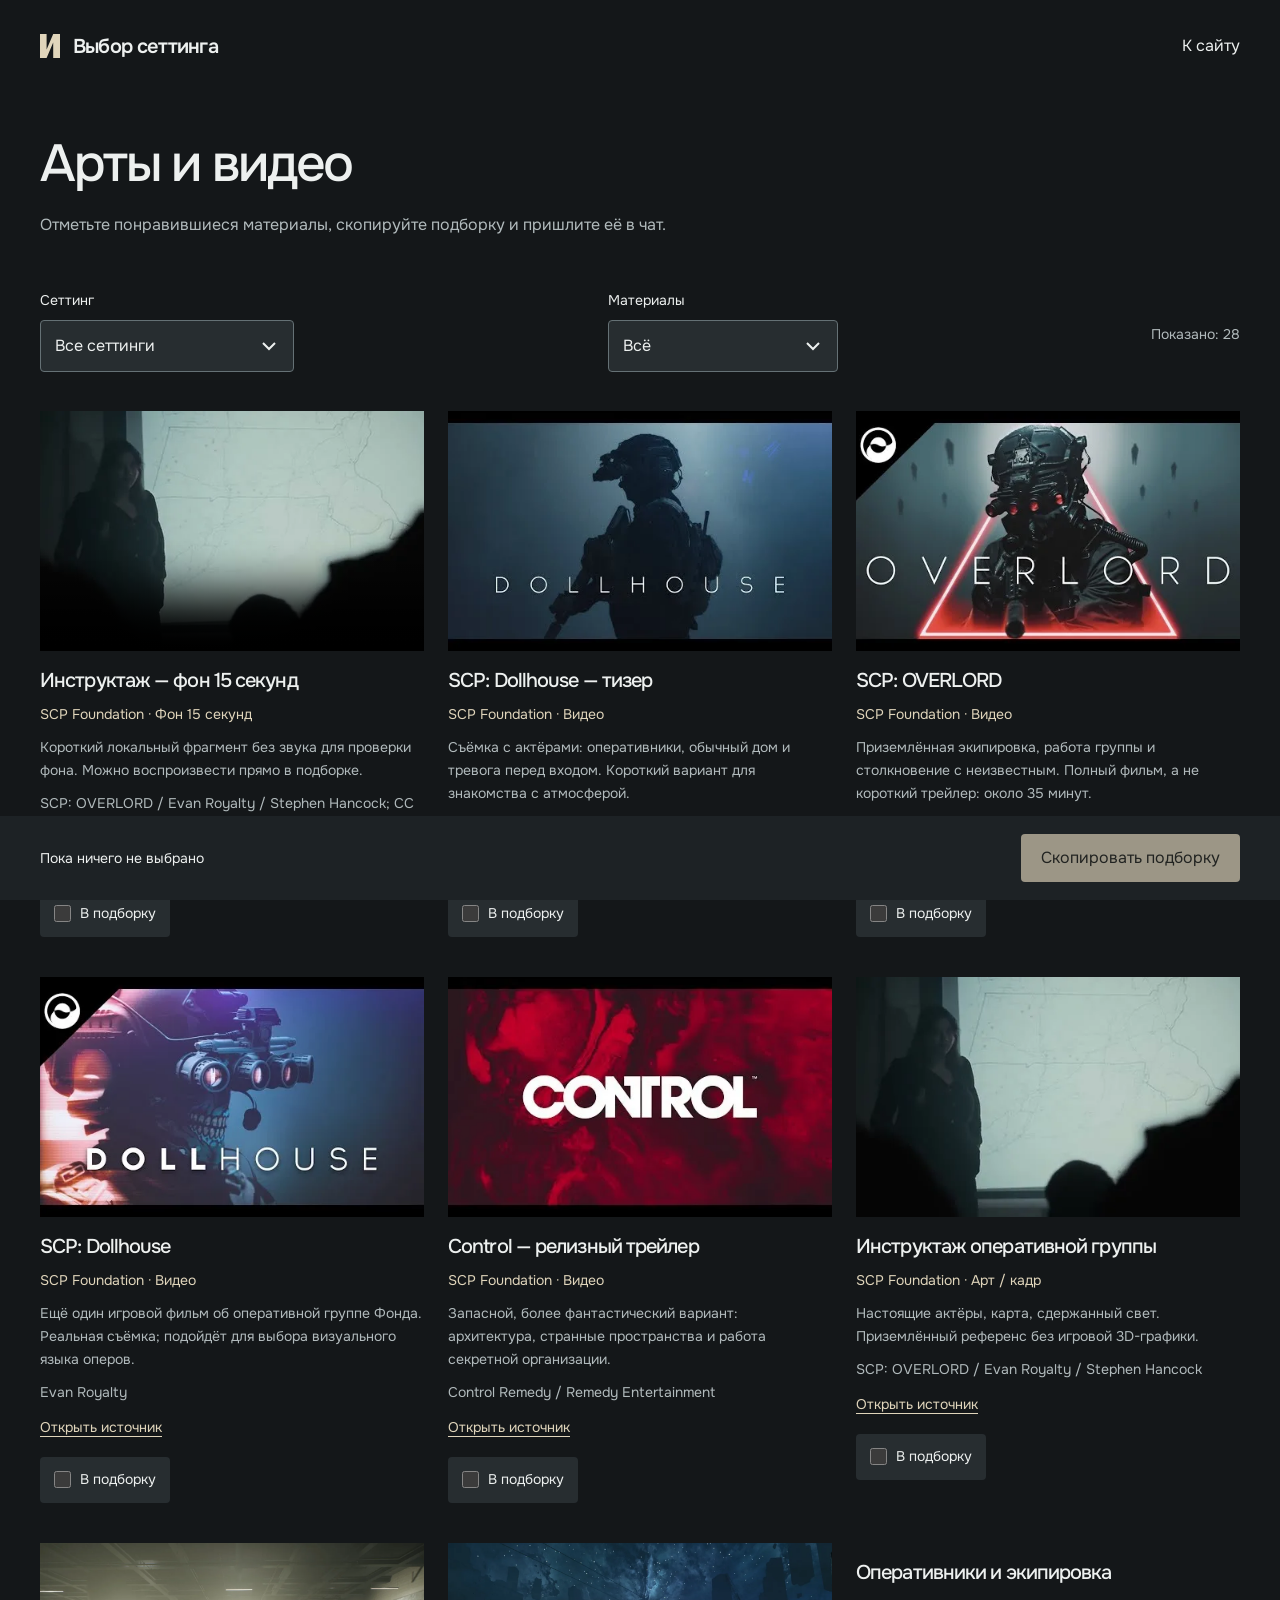
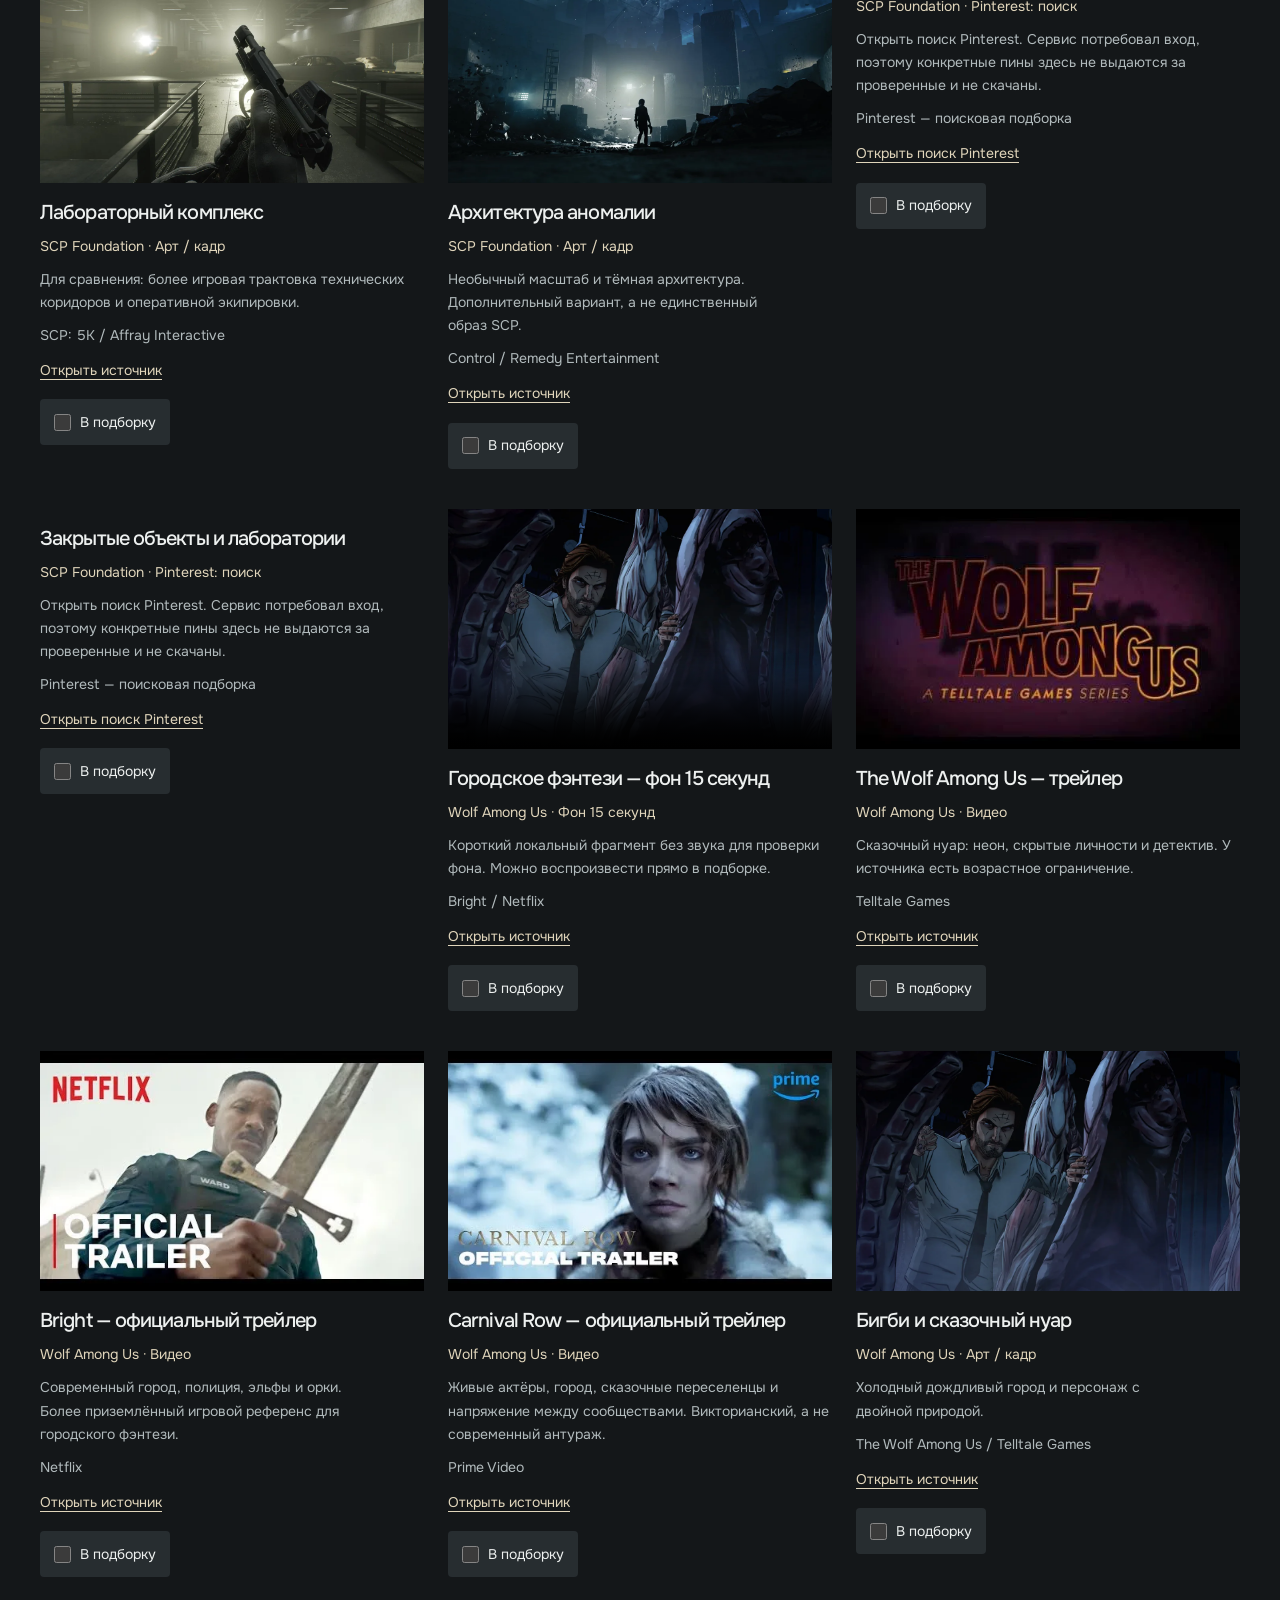
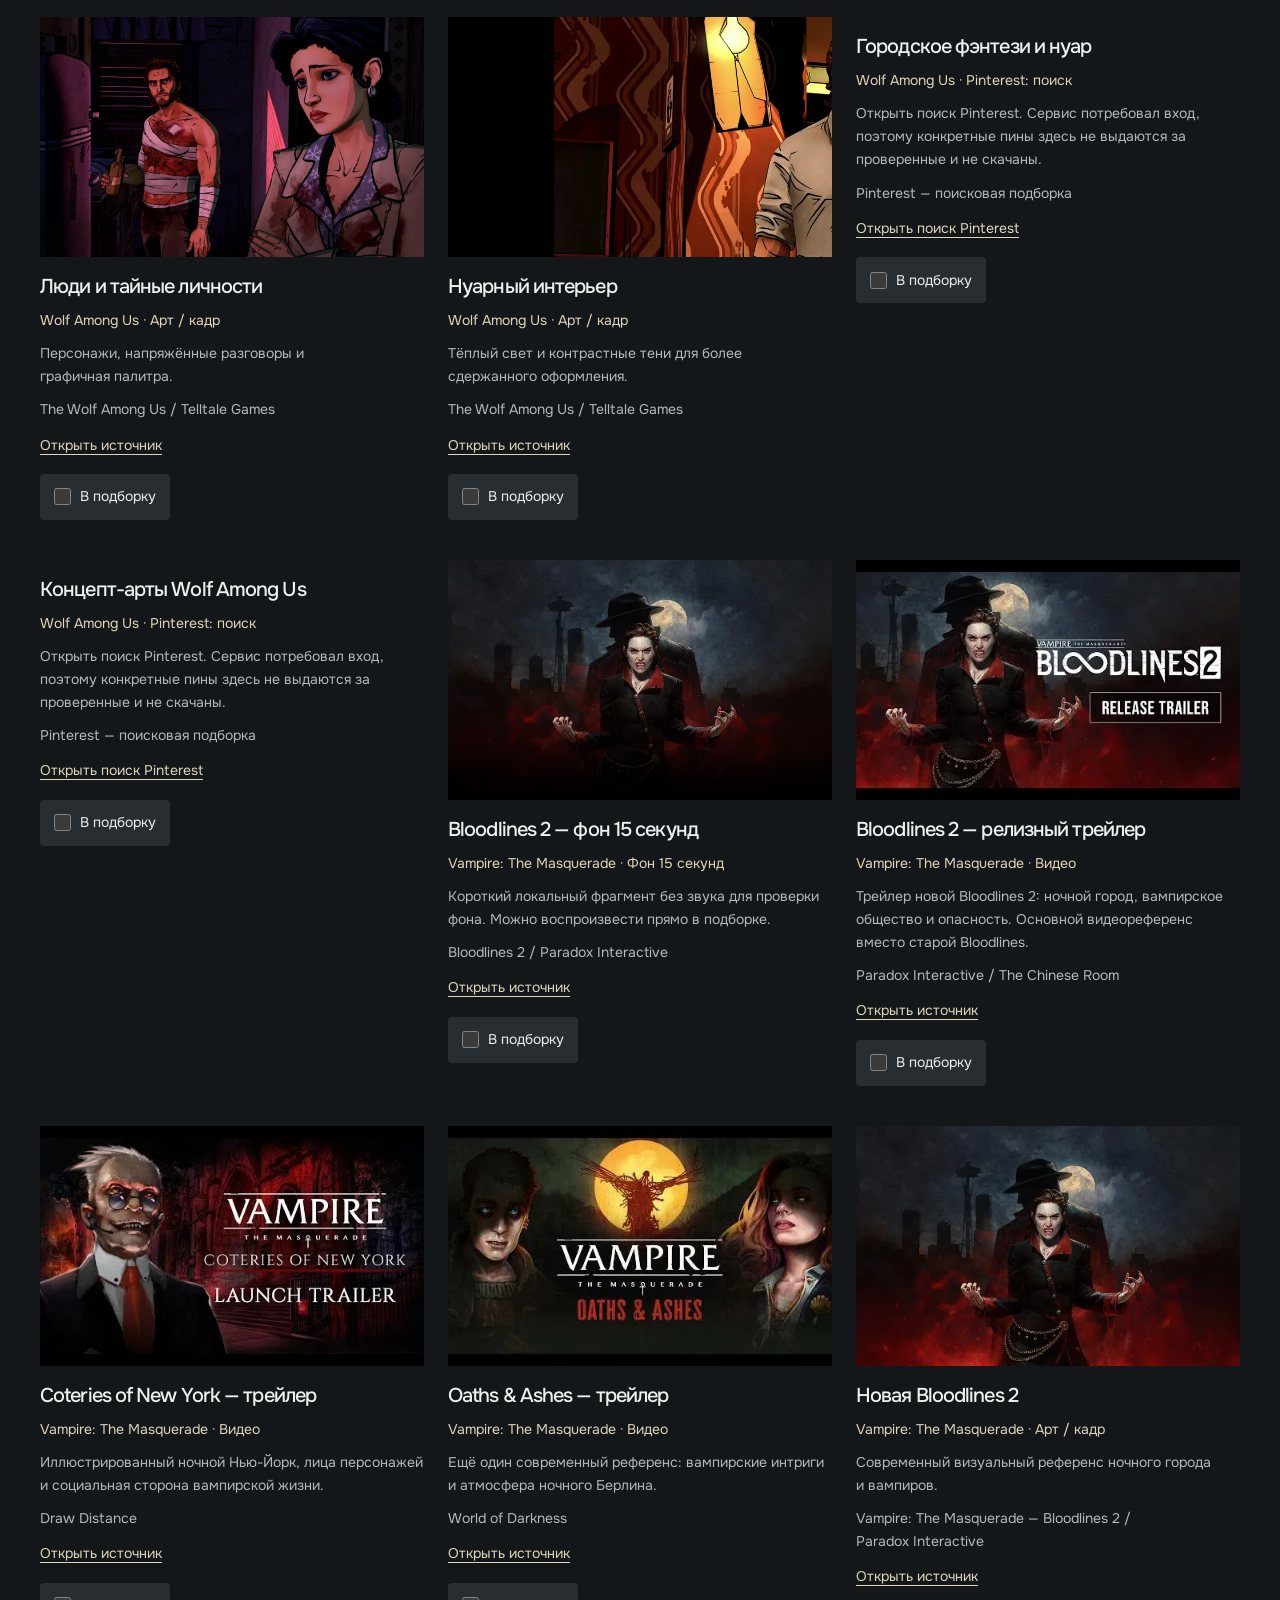
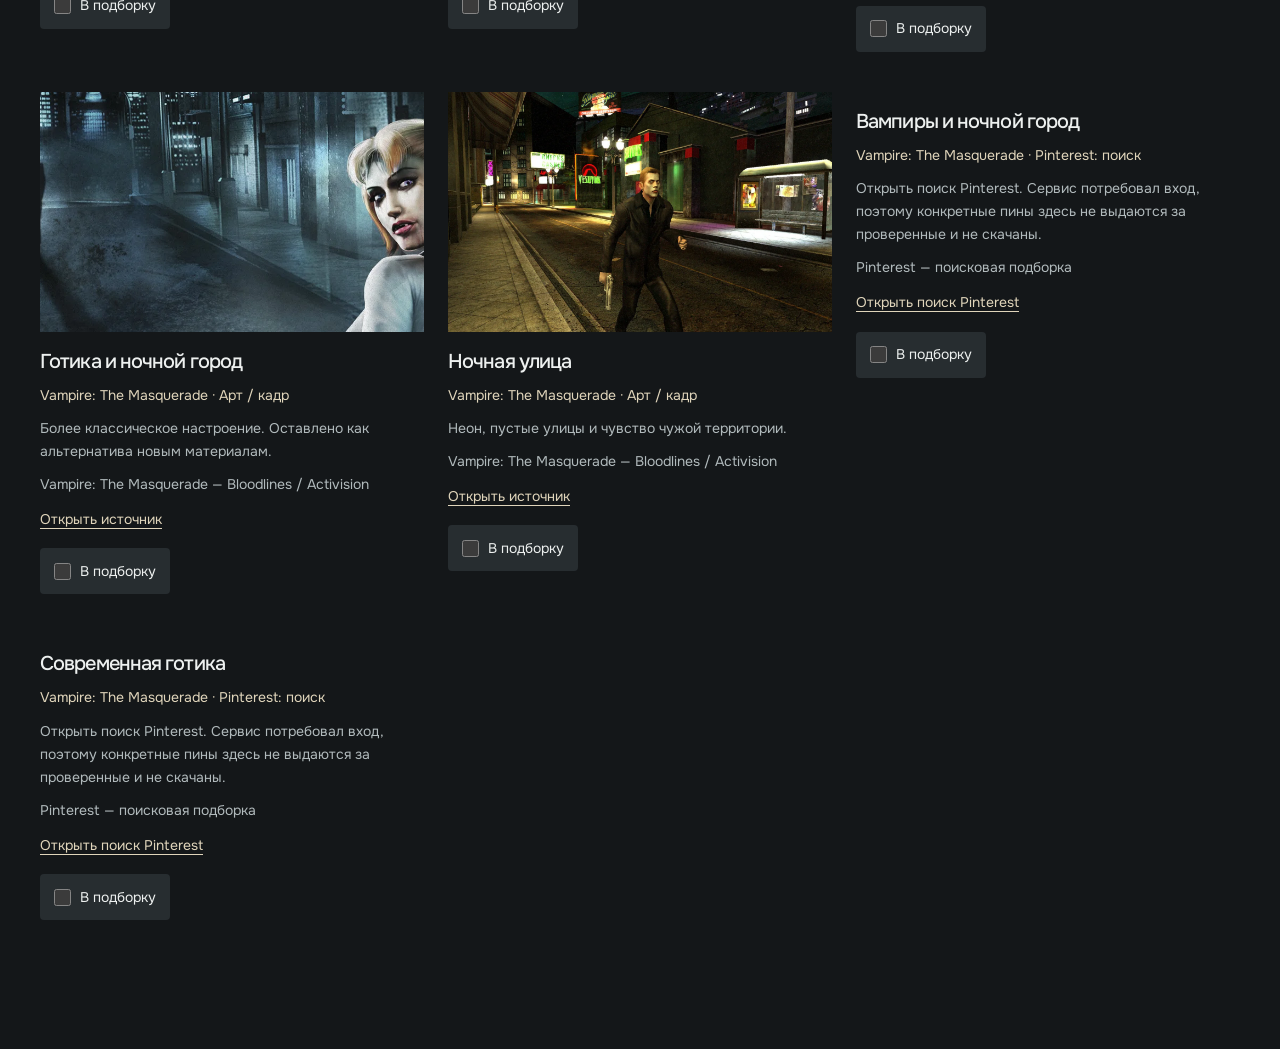
==== materials.html @ e0efd1dc "Publish tabletop setting selection website" ====
<!doctype html>
<html lang="ru">
<head>
  <meta charset="utf-8"><meta name="viewport" content="width=device-width,initial-scale=1">
  <meta name="theme-color" content="#141719">
  <title>Арты и видео — подборка для сайта</title>
  <link rel="icon" href="assets/favicon.svg" type="image/svg+xml">
  <link rel="stylesheet" href="styles.css">
  <script src="settings/anomalies/materials.js" defer></script>
  <script src="settings/urban-fantasy/materials.js" defer></script>
  <script src="settings/vampire/materials.js" defer></script>
  <script src="materials.js" defer></script>
</head>
<body>
  <a class="skip-link" href="#reference-main">К подборке</a>
  <header class="site-header wrap"><a class="wordmark" href="index.html"><span class="brand-mark" aria-hidden="true"></span>Выбор сеттинга</a><nav aria-label="Навигация"><a href="index.html">К сайту</a></nav></header>
  <main id="reference-main" class="wrap">
    <section class="reference-intro"><h1>Арты и видео</h1><p>Отметьте понравившиеся материалы, скопируйте подборку и пришлите её в чат.</p></section>
    <div class="reference-controls">
      <div><label for="filter-world">Сеттинг</label><select id="filter-world"><option value="all">Все сеттинги</option><option value="anomalies">SCP Foundation</option><option value="urban-fantasy">Wolf Among Us</option><option value="vampire">Vampire: The Masquerade</option></select></div>
      <div><label for="filter-type">Материалы</label><select id="filter-type"><option value="all">Всё</option><option value="art">Арты и кадры</option><option value="trailer">Трейлеры и фильмы</option><option value="background">Короткие фоны</option><option value="pinterest">Поиск Pinterest</option><option value="selected">Только выбранные</option></select></div>
      <p id="reference-count" class="field-help" role="status"></p>
    </div>
    <p id="reference-storage" class="field-help" role="status"></p>
    <div id="reference-grid" class="reference-grid"></div>
    <div id="selection-fallback" class="selection-fallback" hidden><label for="selection-text">Скопируйте текст вручную</label><textarea id="selection-text" readonly rows="10"></textarea></div>
    <noscript>Для отбора материалов включите JavaScript. Источники также сохранены в settings/*/texts/material-sources.json.</noscript>
  </main>
  <aside class="selection-bar" aria-label="Выбранные материалы"><div class="wrap"><div><p id="selection-count">Пока ничего не выбрано</p><p id="selection-status" role="status" aria-live="polite"></p></div><button type="button" id="copy-selection" class="button primary">Скопировать подборку</button></div></aside>
</body>
</html>
---- styles.css ----
@font-face {
  font-family:Onest;
  src:url('assets/fonts/Onest-Variable.ttf') format('truetype');
  font-weight:100 900;
  font-display:swap
}
:root {
  color-scheme:dark;
  --bg:#141719;
  --surface:#1d2225;
  --field:#272d30;
  --ink:#edf0ef;
  --muted:#b1babc;
  --accent:#e0d5bb;
  --accent-ink:#24241f;
  --ease-out:cubic-bezier(.23,1,.32,1);
  --t-press:140ms;
  --t-hover:180ms;
  --t-ui:240ms;
  font-family:Onest,'Segoe UI',sans-serif;
  font-synthesis:none;
  scroll-padding-top:24px
}
* {
  box-sizing:border-box
}
html {
  scroll-behavior:smooth
}
body {
  margin:0;
  color:var(--ink);
  background:var(--bg);
  font-size:16px;
  line-height:1.65
}
button,input,select,textarea {
  font:inherit;
  border-radius:4px
}
button,a,label,summary {
  touch-action:manipulation;
  -webkit-tap-highlight-color:transparent
}
a {
  color:inherit;
  text-underline-offset:.26em
}
button {
  cursor:pointer;
  color:inherit
}
button:disabled {
  cursor:default;
  opacity:.65
}
:focus-visible {
  outline:3px solid var(--accent);
  outline-offset:5px
}
[hidden] {
  display:none!important
}
::selection {
  color:var(--accent-ink);
  background:var(--accent)
}
.wrap {
  width:min(1200px,calc(100% - 80px));
  margin-inline:auto
}
.secondary,.field-help {
  color:var(--muted)
}
.skip-link {
  position:fixed;
  z-index:20;
  top:12px;
  left:12px;
  padding:12px 20px;
  background:var(--accent);
  color:var(--accent-ink);
  transform:translateY(-160%)
}
.skip-link:focus {
  transform:none
}
.site-header {
  display:flex;
  align-items:center;
  justify-content:space-between;
  gap:28px;
  padding-block:24px
}
.wordmark {
  display:inline-flex;
  align-items:center;
  gap:13px;
  font-size:20px;
  font-weight:600;
  letter-spacing:-.04em;
  text-decoration:none;
  white-space:nowrap
}
.brand-mark {
  width:20px;
  height:24px;
  background:var(--accent);
  clip-path:polygon(0 0,33% 0,33% 65%,66% 0,100% 0,100% 100%,66% 100%,66% 35%,33% 100%,0 100%)
}
nav {
  display:flex;
  align-items:center;
  gap:28px
}
nav a {
  text-decoration:none;
  min-height:44px;
  display:flex;
  align-items:center
}
.nav-action {
  padding-inline:19px;
  background:var(--field)
}
h1,h2,h3,h4,p {
  margin:0
}
h1,h2,h3,h4 {
  font-weight:500;
  letter-spacing:-.045em;
  text-wrap:balance
}
p,li,dd {
  overflow-wrap:anywhere;
  text-wrap:pretty
}
h1 {
  font-size:clamp(44px,5.6vw,76px);
  line-height:1.06
}
h2,h3 {
  font-size:36px;
  line-height:1.2
}
h4 {
  font-size:20px;
  line-height:1.3
}
.intro {
  padding-block:54px 42px;
  display:grid;
  grid-template-columns:1.35fr 1fr;
  gap:60px;
  align-items:center
}
.intro-side {
  max-width:380px;
  justify-self:end
}
.intro-side>p:first-child {
  font-size:20px;
  line-height:1.5
}
.intro-side .secondary {
  margin-top:16px
}
.text-link {
  display:inline-block;
  color:var(--accent);
  margin-top:18px
}
.world-list {
  display:grid;
  grid-template-columns:repeat(3,minmax(0,1fr));
  gap:24px
}
.world {
  min-width:0
}
.world-open {
  display:block;
  text-decoration:none
}
.world-image {
  position:relative;
  aspect-ratio:1.5;
  overflow:hidden;
  background:var(--surface)
}
.world-image img {
  display:block;
  width:100%;
  height:100%;
  object-fit:cover;
  transition:transform 700ms var(--ease-out)
}
.world-open-label {
  position:absolute;
  bottom:14px;
  left:14px;
  padding:6px 12px;
  background:var(--bg);
  font-size:14px;
  opacity:0;
  transform:translateY(5px);
  transition:opacity var(--t-hover) ease,transform var(--t-ui) var(--ease-out)
}
.world-caption {
  padding-top:20px
}
.world-title {
  font-size:24px;
  line-height:1.2;
  min-height:2.4em
}
.world-caption p {
  margin-top:12px;
  color:var(--muted);
  line-height:1.55
}
.world-genre {
  display:block;
  font-size:14px;
  color:var(--accent);
  margin-top:15px
}
.world-open[aria-current=true] .world-open-label {
  opacity:1;
  transform:none
}
.worlds-note {
  padding-block:30px 58px;
  font-size:14px;
  color:var(--muted)
}
.dossier-section {
  background:var(--surface);
  padding-block:48px 60px
}
.dossier-top {
  display:flex;
  flex-wrap:wrap;
  justify-content:space-between;
  align-items:center;
  gap:24px;
  margin-bottom:40px
}
.world-switcher {
  display:flex;
  gap:4px;
  background:var(--bg);
  padding:5px;
  border-radius:4px
}
.switch-button {
  padding:11px 16px;
  min-height:44px;
  border:0;
  background:transparent;
  font-size:14px;
  line-height:1.4
}
.switch-button[aria-pressed=true] {
  background:var(--accent);
  color:var(--accent-ink)
}
.mobile-world-select {
  display:none
}
.dossier-title-row {
  display:flex;
  justify-content:space-between;
  align-items:end;
  gap:28px;
  margin-bottom:24px
}
.dossier-title-row h3 {
  max-width:30ch
}
.dossier-title-row>span {
  color:var(--muted);
  font-size:14px;
  flex-shrink:0
}
.dossier-visual {
  position:relative;
  width:100%;
  aspect-ratio:3.1;
  overflow:hidden;
  background:var(--bg)
}
.dossier-art {
  display:block;
  width:100%;
  height:100%;
  object-fit:cover
}
.atmosphere-video {
  position:absolute;
  inset:0;
  width:100%;
  height:100%;
  object-fit:cover;
  opacity:0;
  transition:opacity 500ms ease
}
.atmosphere-video.is-playing {
  opacity:1
}
.video-toggle {
  position:absolute;
  bottom:18px;
  right:18px;
  padding:10px 17px;
  background:#141719;
  border:0;
  min-height:44px;
  font-size:14px
}
.art-caption {
  margin-top:10px;
  font-size:14px;
  color:var(--muted)
}
.art-caption a {
  text-decoration:none
}
.dossier-layout {
  display:grid;
  grid-template-columns:240px minmax(0,1fr);
  gap:70px;
  margin-top:42px;
  align-items:start
}
.dossier-summary {
  display:flex;
  flex-direction:column;
  align-items:start
}
.dossier-summary>p {
  color:var(--muted)
}
.dossier-summary .button {
  margin-top:24px
}
.dossier-summary .text-link {
  font-size:14px
}
.dossier-body {
  min-width:0;
  max-width:740px
}
.dossier-block+.dossier-block {
  margin-top:32px
}
.dossier-block h4 {
  margin-bottom:14px
}
.dossier-block p+p {
  margin-top:16px
}
.bureau-list {
  margin:25px 0 0;
  display:grid;
  gap:18px
}
.bureau-list>div {
  background:var(--field);
  padding:18px 22px;
  border-radius:4px
}
.bureau-list dt {
  font-weight:500
}
.bureau-list dd {
  margin:5px 0 0;
  color:var(--muted)
}
.preferences {
  margin-top:40px
}
.preferences>p {
  margin-top:10px;
  margin-bottom:25px;
  color:var(--muted);
  font-size:14px
}
fieldset {
  min-width:0;
  margin:0;
  padding:0;
  border:0
}
legend {
  padding:0
}
.choice-group+.choice-group {
  margin-top:25px
}
.choice-group legend {
  font-weight:500;
  margin-bottom:10px
}
.choice-options {
  display:flex;
  gap:8px;
  flex-wrap:wrap
}
.choice-label {
  display:flex;
  gap:9px;
  align-items:center;
  min-height:46px;
  padding:11px 14px;
  border-radius:4px;
  background:var(--field);
  cursor:pointer;
  font-size:14px;
  transition:transform var(--t-press) var(--ease-out)
}
.choice-label:has(input:checked) {
  background:var(--accent);
  color:var(--accent-ink)
}
.choice-label:focus-within {
  outline:3px solid var(--accent);
  outline-offset:3px
}
.choice-label input:focus-visible {
  outline:none
}
input[type=radio],input[type=checkbox] {
  width:17px;
  height:17px;
  margin:0;
  accent-color:#796646;
  flex-shrink:0
}
.choice-note {
  color:var(--muted);
  font-size:14px;
  margin-top:10px;
  min-height:1.65em
}
.dossier-end {
  display:grid;
  grid-template-columns:1.1fr 1fr;
  gap:60px;
  background:var(--bg);
  padding:32px;
  margin-top:40px;
  border-radius:4px
}
.dossier-end h4 {
  margin-bottom:17px
}
.dossier-end p {
  margin-top:12px
}
.dossier-end strong {
  font-weight:500
}
.ref-list {
  list-style:none;
  margin:0;
  padding:0
}
.ref-list li+li {
  margin-top:18px
}
.ref-list a {
  color:var(--accent)
}
.ref-list span {
  display:block;
  margin-top:4px;
  color:var(--muted);
  font-size:14px
}
.materials {
  margin-top:32px
}
.material-image {
  margin:24px 0 0
}
.material-image img {
  display:block;
  width:100%;
  height:auto
}
.material-image figcaption {
  margin-top:8px;
  font-size:14px;
  color:var(--muted)
}
.materials video {
  width:100%;
  max-height:480px;
  margin-top:18px
}
.material-text {
  white-space:pre-line;
  margin-top:24px
}
.vote-section {
  padding-block:70px 60px;
  display:grid;
  grid-template-columns:1fr 1.65fr;
  gap:90px
}
.vote-intro h2 {
  font-size:44px
}
.vote-intro>p {
  margin-top:20px
}
.vote-intro .secondary {
  font-size:14px
}
.delivery-note {
  background:var(--surface);
  padding:18px 20px;
  border-radius:4px;
  font-size:14px
}
.feedback-form {
  min-width:0
}
.field {
  margin-bottom:26px
}
.field>label {
  display:block;
  margin-bottom:10px
}
.field .secondary {
  font-size:14px
}
input:not([type=radio]):not([type=checkbox]):not([type=range]),select,textarea {
  width:100%;
  min-height:48px;
  padding:12px 14px;
  border:1px solid #657175;
  color:var(--ink);
  background:var(--field)
}
input::placeholder,textarea::placeholder {
  color:var(--muted);
  opacity:1
}
textarea {
  display:block;
  resize:vertical
}
select {
  appearance:none;
  padding-right:45px;
  background-image:url("data:image/svg+xml,%3Csvg xmlns='http://www.w3.org/2000/svg' width='16' height='10'%3E%3Cpath d='m2 2 6 6 6-6' fill='none' stroke='%23edf0ef' stroke-width='2'/%3E%3C/svg%3E");
  background-position:right 16px center;
  background-repeat:no-repeat
}
.field-help {
  margin-top:9px;
  font-size:14px
}
.ratings-fieldset {
  margin-bottom:30px
}
.ratings-fieldset>legend {
  font-weight:500
}
.rating-row {
  margin-top:24px;
  padding:20px;
  background:var(--surface);
  border-radius:4px
}
.rating-heading {
  display:flex;
  align-items:center;
  justify-content:space-between;
  gap:15px
}
.rating-heading label {
  font-weight:500;
  line-height:1.4
}
.rating-heading>span {
  white-space:nowrap;
  font-size:14px;
  color:var(--muted);
  font-variant-numeric:tabular-nums
}
.rating-heading output {
  color:var(--accent);
  font-size:20px
}
input[type=range] {
  appearance:none;
  -webkit-appearance:none;
  display:block;
  width:100%;
  height:44px;
  margin:10px 0 0;
  background:transparent;
  cursor:pointer;
  padding:0
}
input[type=range]::-webkit-slider-runnable-track {
  height:4px;
  border-radius:4px;
  background:#697579
}
input[type=range]::-webkit-slider-thumb {
  appearance:none;
  -webkit-appearance:none;
  width:24px;
  height:24px;
  margin-top:-10px;
  border-radius:50%;
  background:var(--accent);
  border:0
}
input[type=range]::-moz-range-track {
  height:4px;
  border-radius:4px;
  background:#697579
}
input[type=range]::-moz-range-thumb {
  width:24px;
  height:24px;
  border:0;
  border-radius:50%;
  background:var(--accent)
}
.scale-ticks {
  display:flex;
  justify-content:space-between;
  color:var(--muted);
  font-size:14px;
  padding-inline:7px;
  font-variant-numeric:tabular-nums
}
.scale-ticks span {
  width:2ch;
  text-align:center
}
.form-actions {
  display:flex;
  gap:12px;
  flex-wrap:wrap;
  margin-top:30px
}
.button {
  display:inline-flex;
  align-items:center;
  justify-content:center;
  min-height:48px;
  padding:12px 20px;
  border:0;
  border-radius:4px;
  text-decoration:none;
  line-height:1.5;
  transition:transform var(--t-press) var(--ease-out),opacity var(--t-hover) ease
}
.primary {
  background:var(--accent);
  color:var(--accent-ink)
}
.secondary-button {
  background:var(--field);
  color:var(--ink)
}
.button:active,.choice-label:active {
  transform:translateY(1px)
}
.form-status {
  color:var(--accent);
  font-size:14px;
  margin-top:16px;
  min-height:1.65em
}
.draft-controls {
  display:flex;
  justify-content:space-between;
  gap:14px;
  flex-wrap:wrap;
  align-items:baseline;
  font-size:14px;
  color:var(--muted);
  margin-top:18px
}
.text-button {
  background:none;
  border:0;
  padding:8px 0;
  min-height:44px;
  text-decoration:underline;
  text-underline-offset:.2em
}
summary {
  cursor:pointer
}
#answer-fallback {
  margin-top:16px
}
#answer-fallback textarea {
  margin-top:12px
}
.external-form {
  grid-column:2;
  padding:24px;
  background:var(--surface)
}
.external-form p {
  margin-bottom:16px
}
.site-footer {
  padding-block:28px 38px
}
.site-footer>p {
  font-size:20px
}
.site-footer>div {
  display:flex;
  flex-wrap:wrap;
  justify-content:space-between;
  gap:16px;
  margin-top:24px;
  color:var(--muted);
  font-size:14px
}
.reference-intro {
  padding-block:45px 30px;
  max-width:850px
}
.reference-intro h1 {
  font-size:52px
}
.reference-intro p {
  margin-top:20px;
  max-width:65ch;
  color:var(--muted)
}
.reference-controls {
  display:flex;
  justify-content:space-between;
  flex-wrap:wrap;
  align-items:center;
  gap:18px;
  padding-block:20px 30px
}
.reference-controls label {
  display:block;
  font-size:14px;
  margin-bottom:8px
}
.reference-controls>div {
  min-width:230px
}
.reference-grid {
  display:grid;
  grid-template-columns:repeat(3,minmax(0,1fr));
  gap:40px 24px;
  padding-bottom:45px
}
.reference-card {
  min-width:0
}
.reference-preview {
  aspect-ratio:16/10;
  background:var(--surface);
  overflow:hidden
}
.reference-preview img,.reference-preview video {
  display:block;
  width:100%;
  height:100%;
  object-fit:cover
}
.reference-card h2 {
  font-size:20px;
  margin-top:16px;
  line-height:1.35
}
.reference-card .ref-meta {
  color:var(--accent);
  font-size:14px;
  margin-top:9px
}
.reference-card .ref-description {
  color:var(--muted);
  font-size:14px;
  margin-top:10px
}
.reference-card a {
  display:inline-block;
  font-size:14px;
  margin-top:12px;
  color:var(--accent)
}
.reference-card .choice-label {
  margin-top:16px;
  display:inline-flex
}
.selection-bar {
  position:sticky;
  z-index:5;
  bottom:0;
  background:var(--surface);
  padding-block:18px
}
.selection-bar>div {
  display:flex;
  align-items:center;
  justify-content:space-between;
  gap:18px;
  flex-wrap:wrap
}
.selection-bar p {
  font-size:14px
}
.selection-bar #selection-status {
  color:var(--accent)
}
.selection-fallback {
  margin-block:0 20px
}
@media(hover:hover) and (pointer:fine) {
  nav a:hover,.text-link:hover,.text-button:hover {
    color:var(--accent)
  }
  .world-open:hover img {
    transform:scale(1.025)
  }
  .world-open:hover .world-open-label {
    opacity:1;
    transform:none
  }
  .button:hover {
    transform:translateY(-2px);
    opacity:.92
  }
  .switch-button:not([aria-pressed=true]):hover {
    background:var(--field)
  }
}
@media(prefers-reduced-motion:no-preference) {
  .intro h1 {
    animation:enter 700ms var(--ease-out) both
  }
  .intro-side {
    animation:enter 700ms var(--ease-out) 80ms both
  }
  .world {
    animation:enter 750ms var(--ease-out) both
  }
  .world:nth-child(2) {
    animation-delay:80ms
  }
  .world:nth-child(3) {
    animation-delay:160ms
  }
  .dossier-refresh {
    animation:enter var(--t-ui) var(--ease-out) both
  }
  .reveal {
    animation:enter 650ms var(--ease-out) both
  }
}
@keyframes enter {
  from {
    opacity:0;
    transform:translateY(14px)
  }
  to {
    opacity:1;
    transform:none
  }
}
@media(max-width:1050px) {
  .wrap {
    width:calc(100% - 56px)
  }
  .intro {
    gap:40px;
    padding-top:36px
  }
  .dossier-top {
    align-items:start
  }
  .dossier-layout {
    grid-template-columns:200px minmax(0,1fr);
    gap:40px
  }
  .vote-section {
    grid-template-columns:1fr 1.65fr;
    gap:44px
  }
  .reference-grid {
    grid-template-columns:repeat(2,minmax(0,1fr))
  }
}
@media(max-width:760px) {
  .wrap {
    width:calc(100% - 40px)
  }
  .site-header {
    padding-block:16px;
    gap:16px
  }
  .wordmark {
    font-size:18px;
    gap:9px
  }
  .brand-mark {
    width:15px;
    height:19px
  }
  nav {
    gap:16px;
    font-size:14px
  }
  nav a[href='#dossier'] {
    display:none
  }
  .nav-action {
    padding-inline:13px
  }
  .intro {
    gap:30px;
    grid-template-columns:1fr;
    padding-block:36px 32px
  }
  h1 {
    font-size:clamp(40px,8vw,60px)
  }
  .intro-side {
    justify-self:start;
    max-width:530px
  }
  .intro-side>p:first-child {
    font-size:18px
  }
  .intro-side .secondary {
    margin-top:12px;
    font-size:14px
  }
  .world-list {
    grid-template-columns:1fr;
    gap:30px
  }
  .world-image {
    aspect-ratio:1.9
  }
  .world-caption {
    padding-top:16px
  }
  .world-title {
    min-height:0;
    font-size:24px
  }
  .world-caption p {
    margin-top:10px
  }
  .world-genre {
    margin-top:12px
  }
  .world-open-label {
    opacity:1;
    transform:none;
    bottom:12px;
    left:12px
  }
  .worlds-note {
    padding-block:25px 40px
  }
  h2 {
    font-size:30px
  }
  h3 {
    font-size:28px
  }
  .dossier-section {
    padding-block:34px 40px
  }
  .dossier-top {
    display:block;
    margin-bottom:28px
  }
  .world-switcher {
    display:none
  }
  .mobile-world-select {
    display:block;
    margin-top:22px
  }
  .mobile-world-select label {
    display:block;
    font-size:14px;
    color:var(--muted);
    margin-bottom:8px
  }
  .dossier-title-row {
    display:block;
    margin-bottom:18px
  }
  .dossier-title-row>span {
    display:block;
    margin-top:10px
  }
  .dossier-visual {
    aspect-ratio:1.9
  }
  .video-toggle {
    bottom:12px;
    right:12px;
    padding:8px 12px
  }
  .art-caption {
    font-size:14px;
    line-height:1.5
  }
  .dossier-layout {
    display:grid;
    grid-template-columns:1fr;
    gap:32px;
    margin-top:30px
  }
  .dossier-summary {
    order:2
  }
  .dossier-body {
    order:1
  }
  .dossier-summary .button {
    margin-top:18px
  }
  .bureau-list>div {
    padding:17px 18px
  }
  .dossier-end {
    grid-template-columns:1fr;
    gap:32px;
    margin-top:32px;
    padding:24px 20px
  }
  .vote-section {
    display:block;
    padding-block:44px 35px
  }
  .vote-intro {
    margin-bottom:30px
  }
  .vote-intro h2 {
    font-size:36px
  }
  .vote-intro>p {
    margin-top:16px
  }
  .rating-row {
    padding:18px 16px
  }
  .rating-heading label {
    font-size:16px;
    max-width:24ch
  }
  .form-actions {
    display:grid;
    grid-template-columns:1fr
  }
  .external-form {
    margin-top:25px
  }
  .site-footer>p {
    font-size:18px
  }
  .site-footer>div {
    display:grid;
    gap:10px
  }
  .reference-intro {
    padding-top:30px
  }
  .reference-intro h1 {
    font-size:40px
  }
  .reference-grid {
    grid-template-columns:1fr;
    gap:30px
  }
  .reference-controls {
    align-items:stretch
  }
  .reference-controls>div {
    flex:1;
    min-width:200px
  }
  .selection-bar>div {
    gap:12px
  }
  .selection-bar .button {
    width:100%
  }
}
@media(max-width:370px) {
  .wrap {
    width:calc(100% - 32px)
  }
  .wordmark {
    font-size:16px
  }
  nav a[href='#worlds'] {
    display:none
  }
  h1 {
    font-size:38px
  }
  .world-title {
    font-size:22px
  }
  h3 {
    font-size:25px
  }
  .video-toggle {
    font-size:13px
  }
}
@media(prefers-reduced-motion:reduce) {
  html {
    scroll-behavior:auto
  }
  *,*::before,*::after {
    animation:none!important;
    transition:none!important
  }
}
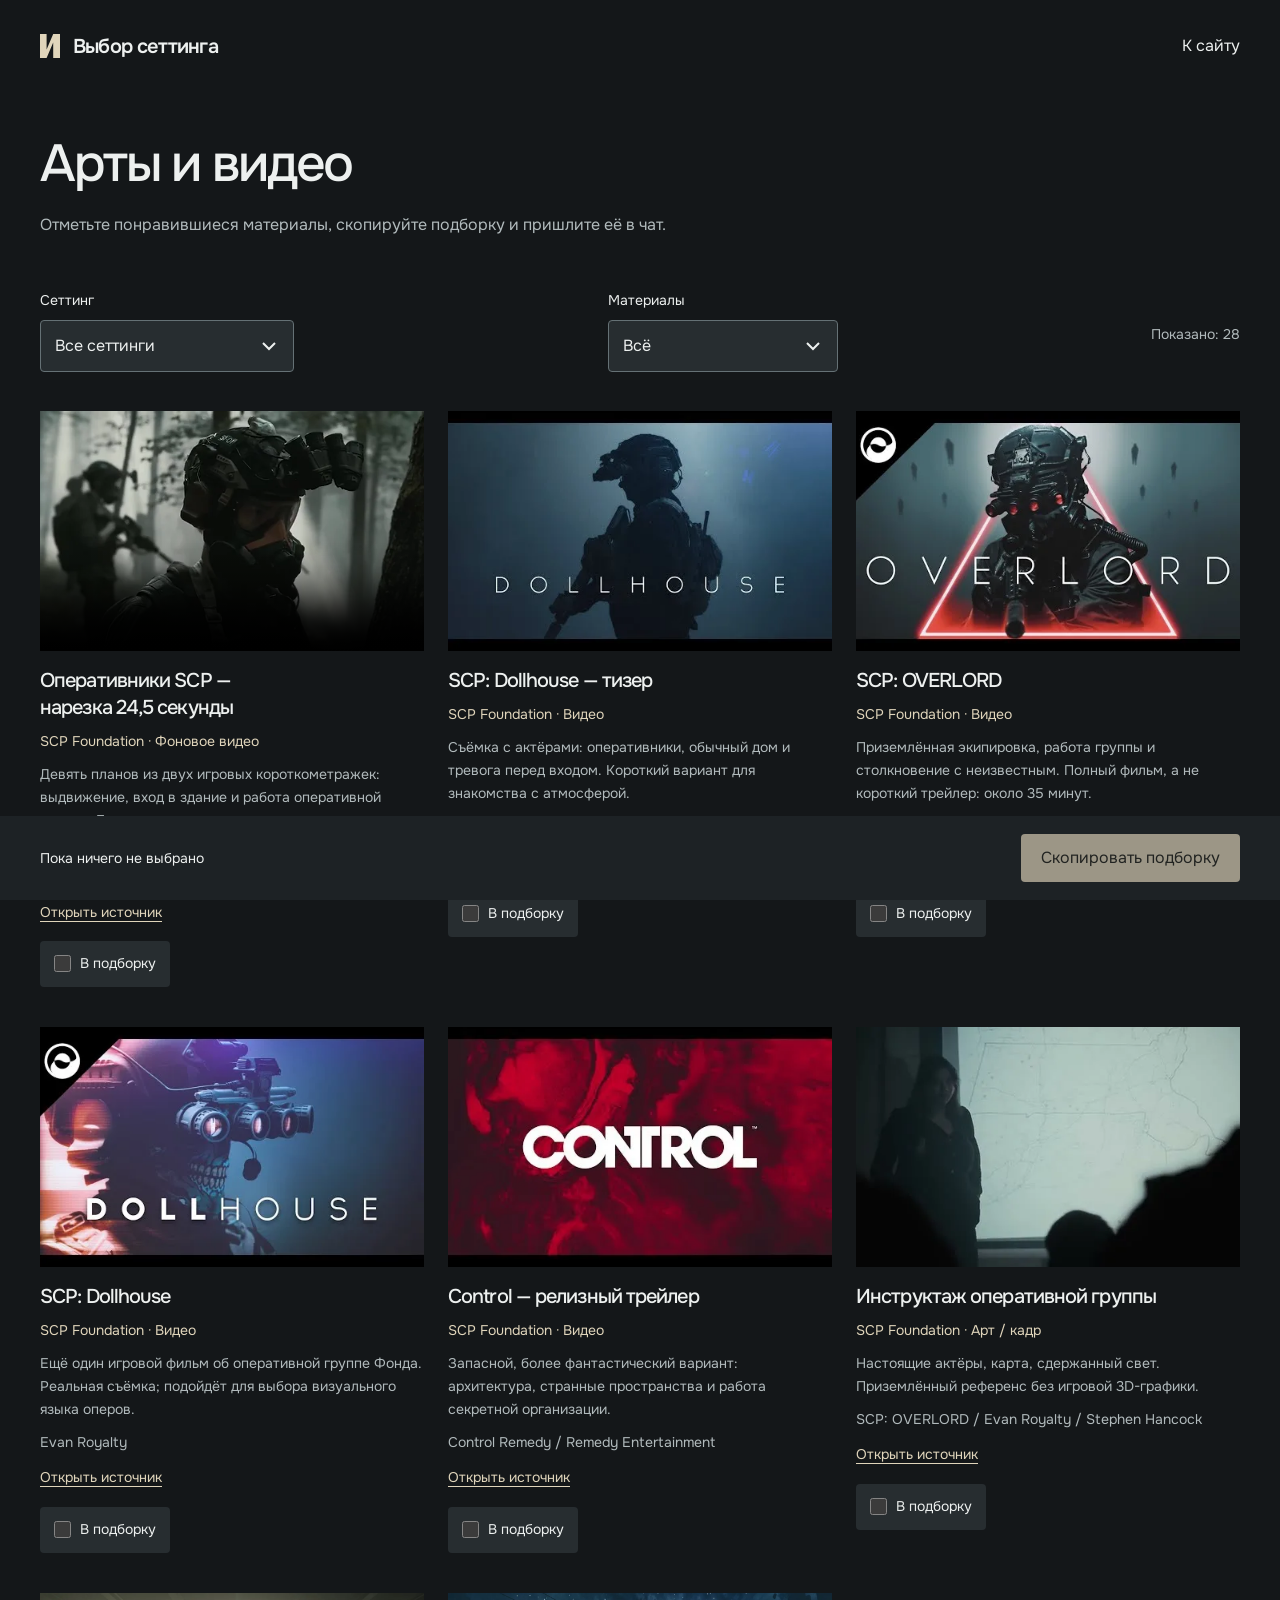
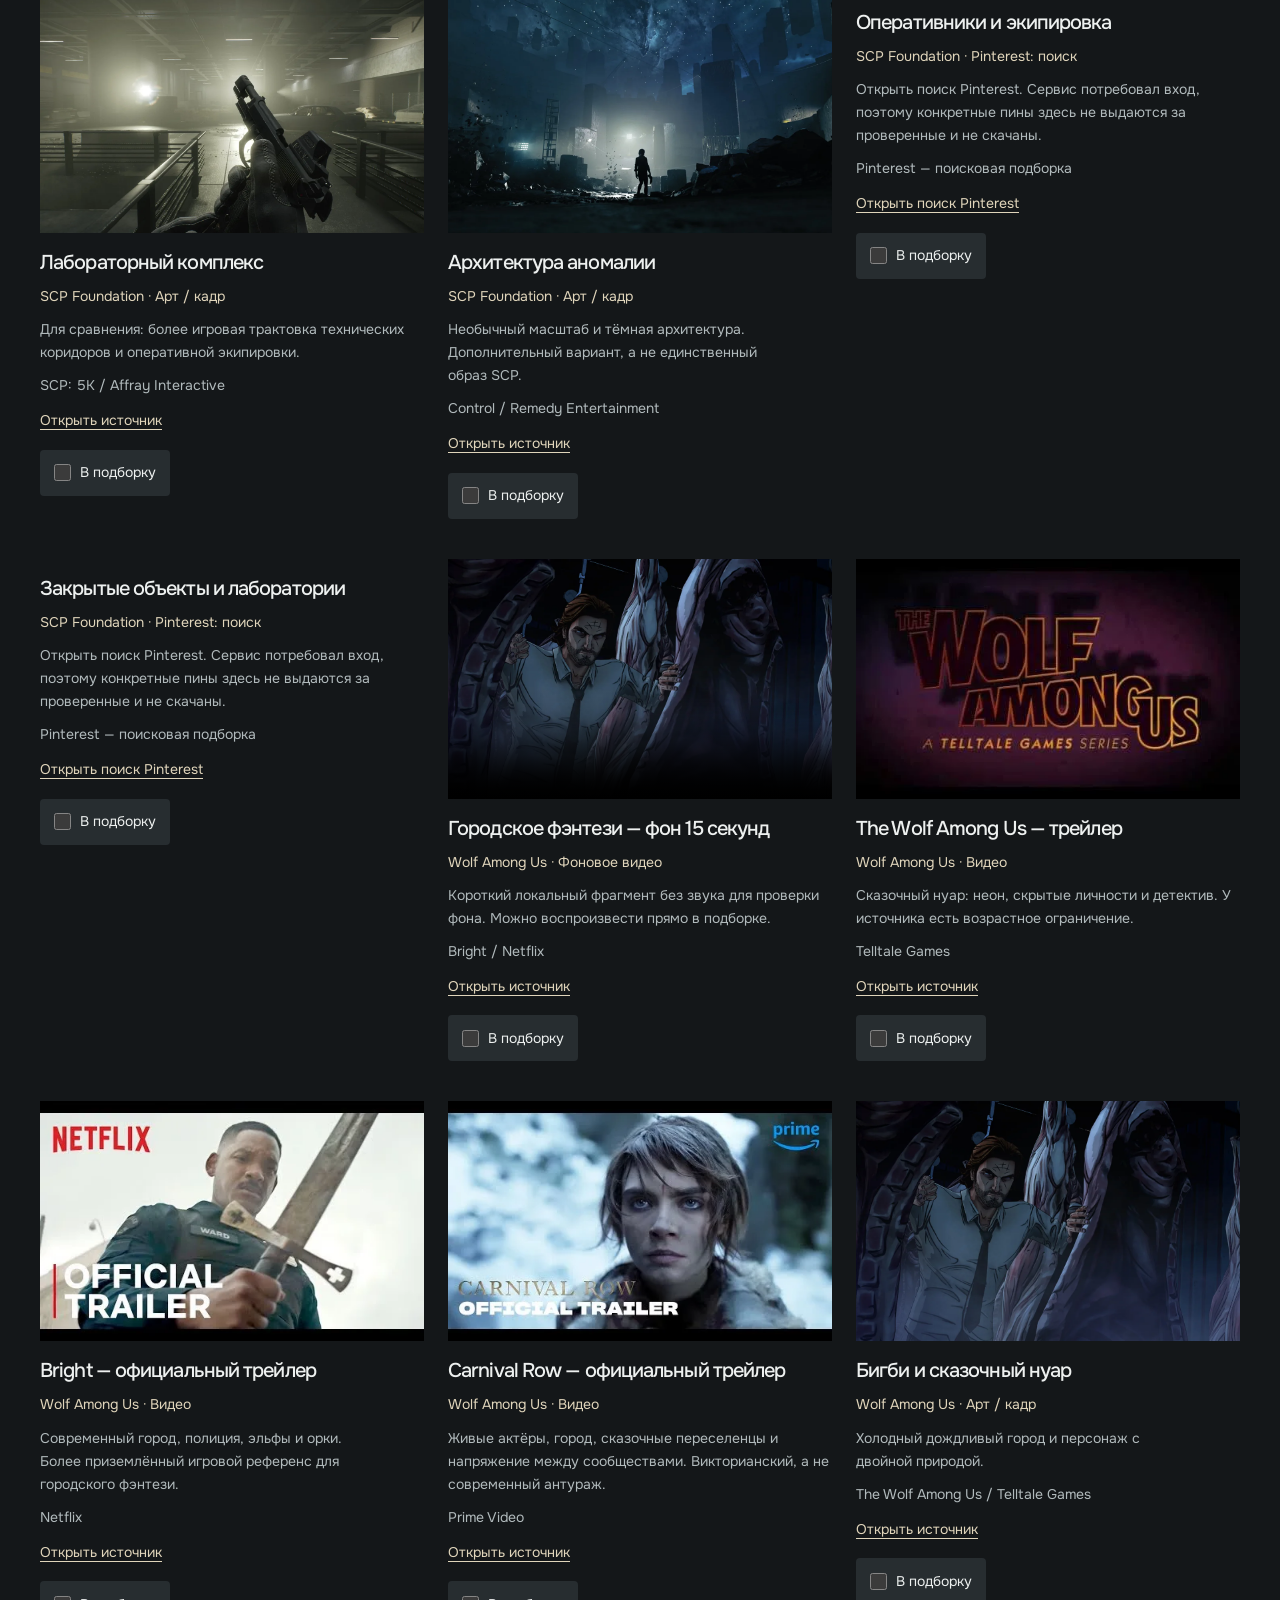
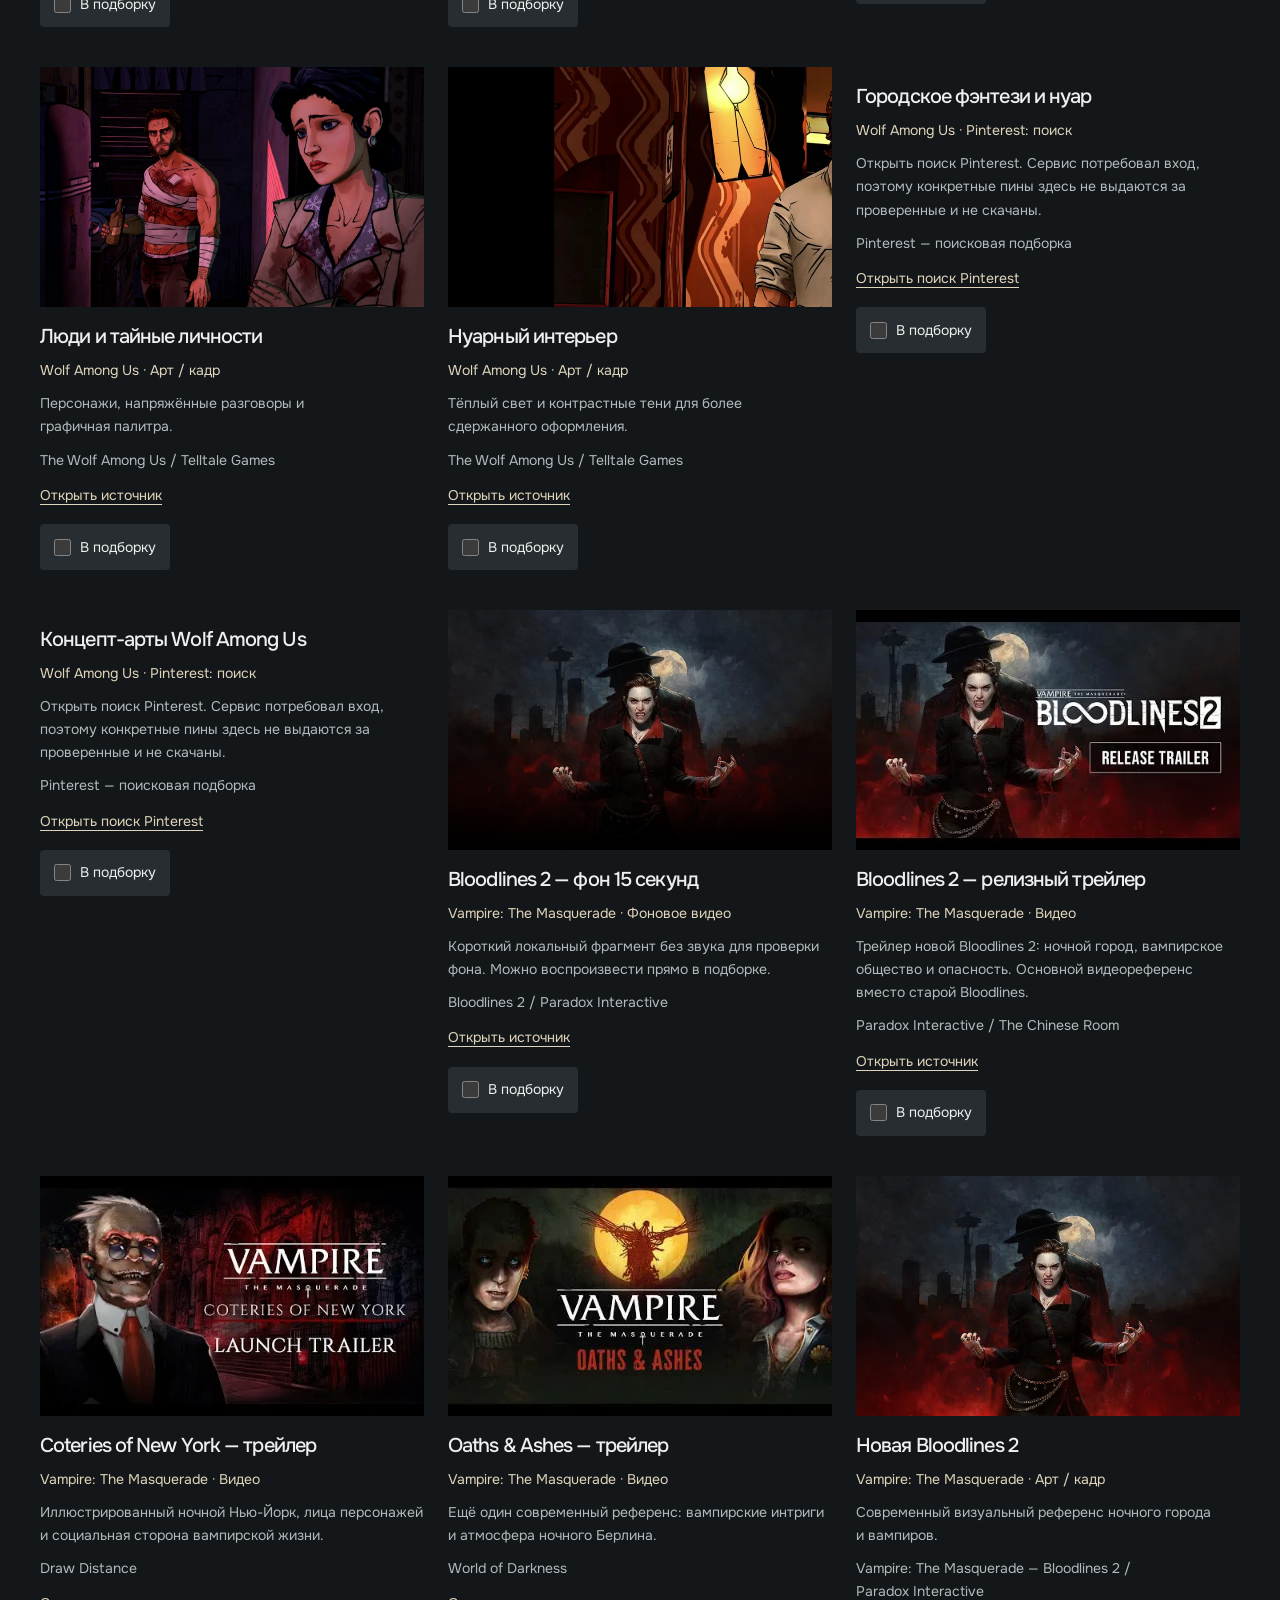
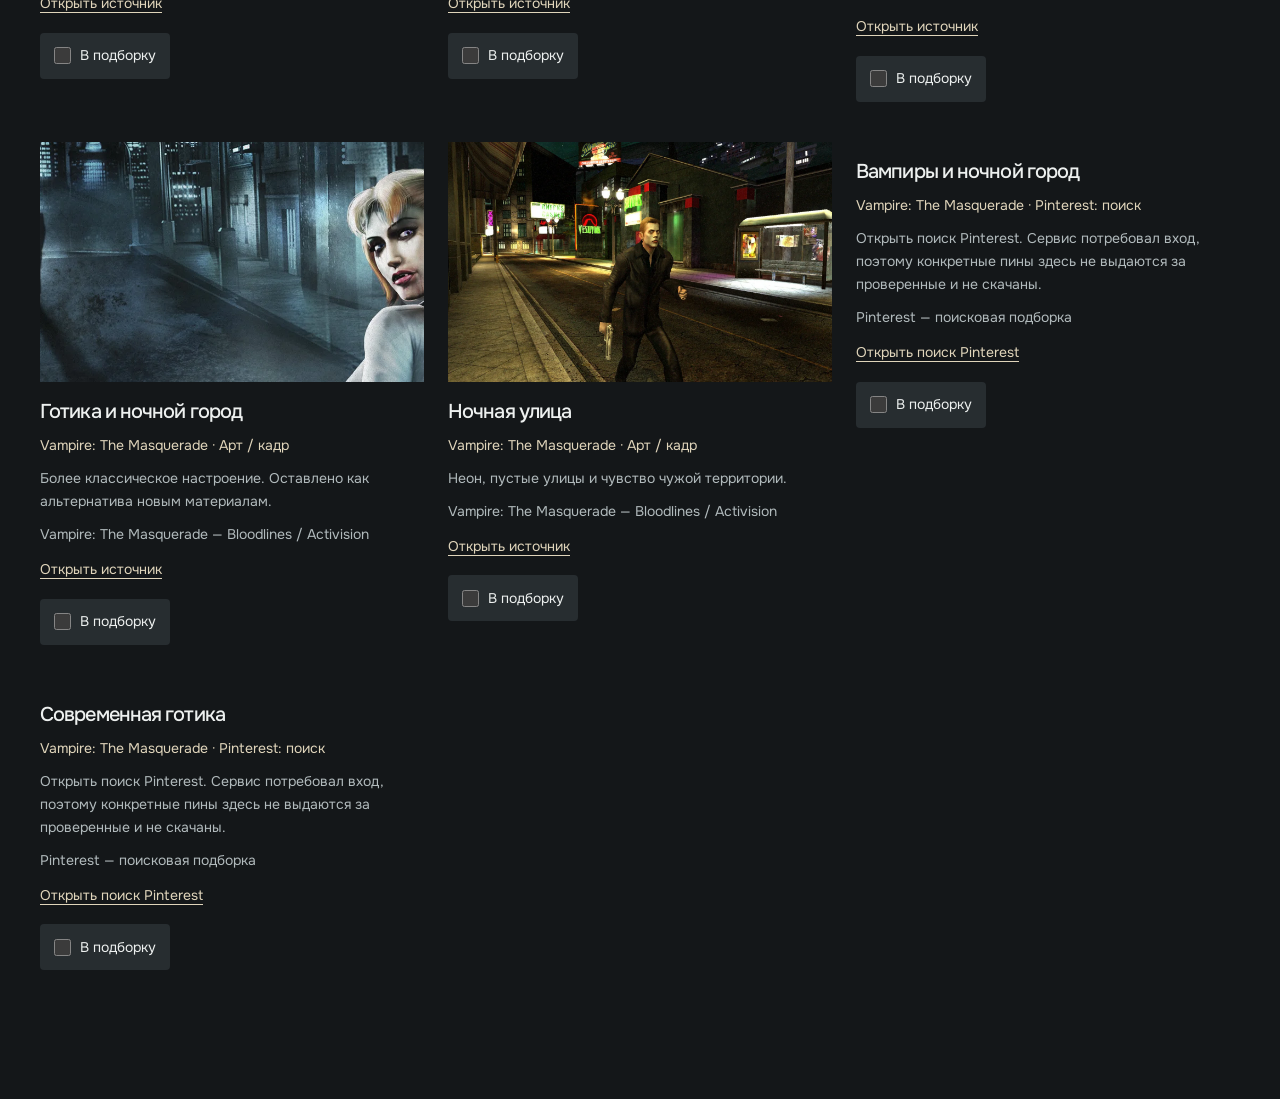
==== commit 153719a2: "Integrate world artwork, simplify survey and add live-action SCP montage" ====
--- a/materials.html
+++ b/materials.html
@@ -5,11 +5,11 @@
   <meta name="theme-color" content="#141719">
   <title>Арты и видео — подборка для сайта</title>
   <link rel="icon" href="assets/favicon.svg" type="image/svg+xml">
-  <link rel="stylesheet" href="styles.css">
-  <script src="settings/anomalies/materials.js" defer></script>
-  <script src="settings/urban-fantasy/materials.js" defer></script>
-  <script src="settings/vampire/materials.js" defer></script>
-  <script src="materials.js" defer></script>
+  <link rel="stylesheet" href="styles.css?v=39bce99286">
+  <script src="settings/anomalies/materials.js?v=93adf863ca" defer></script>
+  <script src="settings/urban-fantasy/materials.js?v=f9682ce9f9" defer></script>
+  <script src="settings/vampire/materials.js?v=86579c0b28" defer></script>
+  <script src="materials.js?v=338cd18088" defer></script>
 </head>
 <body>
   <a class="skip-link" href="#reference-main">К подборке</a>
--- a/styles.css
+++ b/styles.css
@@ -326,30 +326,63 @@
 .art-caption a {
   text-decoration:none
 }
-.dossier-layout {
+.dossier-chapters {
+  margin-top:42px
+}
+.world-chapter {
   display:grid;
-  grid-template-columns:240px minmax(0,1fr);
-  gap:70px;
-  margin-top:42px;
+  grid-template-columns:minmax(0,1.25fr) minmax(0,.8fr);
+  gap:64px;
   align-items:start
 }
-.dossier-summary {
-  display:flex;
-  flex-direction:column;
-  align-items:start
-}
-.dossier-summary>p {
+.world-chapter > section {
+  min-width:0
+}
+.chapter-art {
+  margin:0;
+  min-width:0
+}
+.chapter-art img {
+  display:block;
+  width:100%;
+  height:auto;
+  aspect-ratio:4/5;
+  object-fit:cover
+}
+.chapter-art figcaption {
+  margin-top:10px;
+  font-size:14px;
+  line-height:1.5;
   color:var(--muted)
 }
-.dossier-summary .button {
-  margin-top:24px
-}
-.dossier-summary .text-link {
+.chapter-art a {
+  text-decoration:none
+}
+.story-chapter {
+  margin-top:48px;
+  grid-template-columns:minmax(0,.8fr) minmax(0,1.25fr);
+  align-items:center
+}
+.story-chapter .chapter-art img {
+  aspect-ratio:16/10
+}
+.bureau-inline {
+  margin-top:28px
+}
+.bureau-reminder {
+  margin-bottom:28px;
+  padding:22px;
+  background:var(--surface);
+  border-radius:4px
+}
+.bureau-reminder h3 {
+  margin-bottom:16px;
+  font-size:20px
+}
+.bureau-confirmation {
+  margin-bottom:26px;
+  color:var(--muted);
   font-size:14px
-}
-.dossier-body {
-  min-width:0;
-  max-width:740px
 }
 .dossier-block+.dossier-block {
   margin-top:32px
@@ -890,9 +923,8 @@
   .dossier-top {
     align-items:start
   }
-  .dossier-layout {
-    grid-template-columns:200px minmax(0,1fr);
-    gap:40px
+  .world-chapter {
+    gap:32px
   }
   .vote-section {
     grid-template-columns:1fr 1.65fr;
@@ -1022,20 +1054,21 @@
     font-size:14px;
     line-height:1.5
   }
-  .dossier-layout {
-    display:grid;
+  .dossier-chapters {
+    margin-top:30px
+  }
+  .world-chapter {
     grid-template-columns:1fr;
-    gap:32px;
-    margin-top:30px
-  }
-  .dossier-summary {
-    order:2
-  }
-  .dossier-body {
-    order:1
-  }
-  .dossier-summary .button {
-    margin-top:18px
+    gap:25px
+  }
+  .chapter-art img {
+    aspect-ratio:16/10
+  }
+  .story-chapter {
+    margin-top:34px
+  }
+  .bureau-reminder {
+    padding:20px 16px
   }
   .bureau-list>div {
     padding:17px 18px
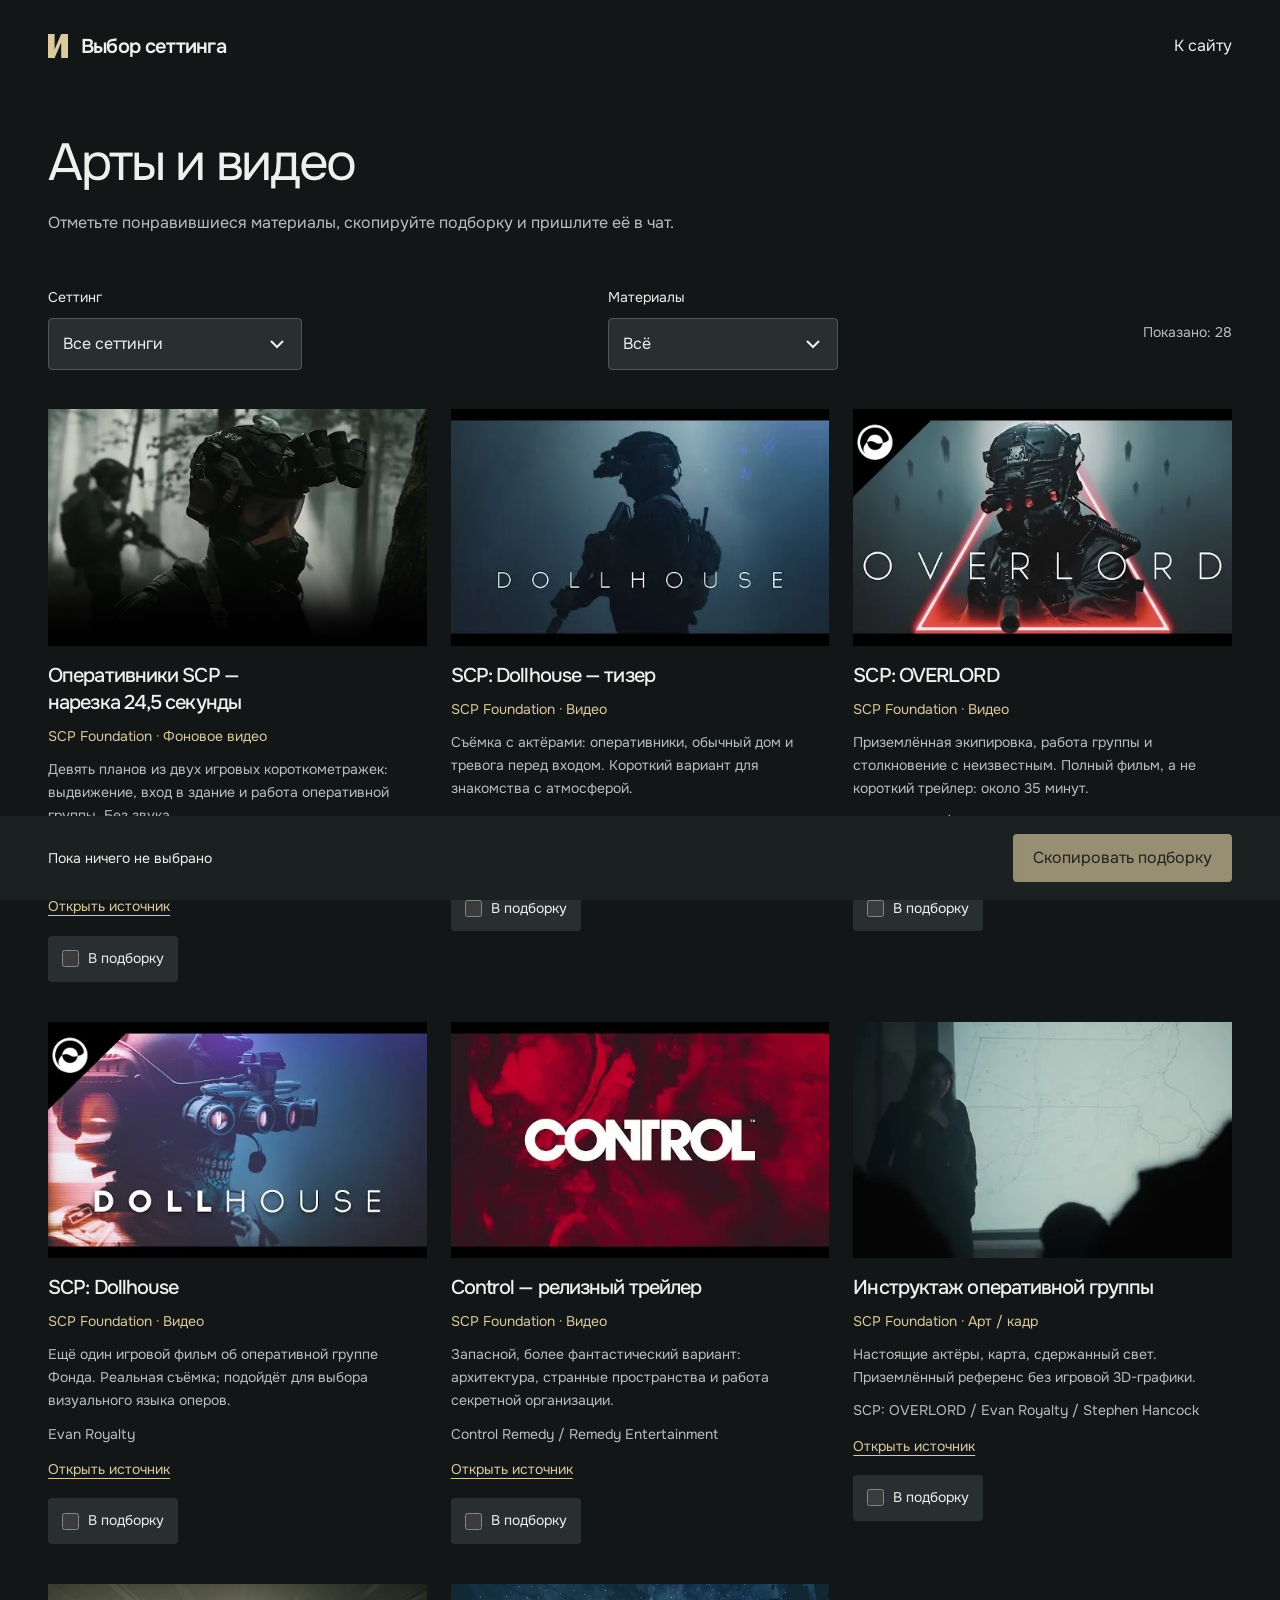
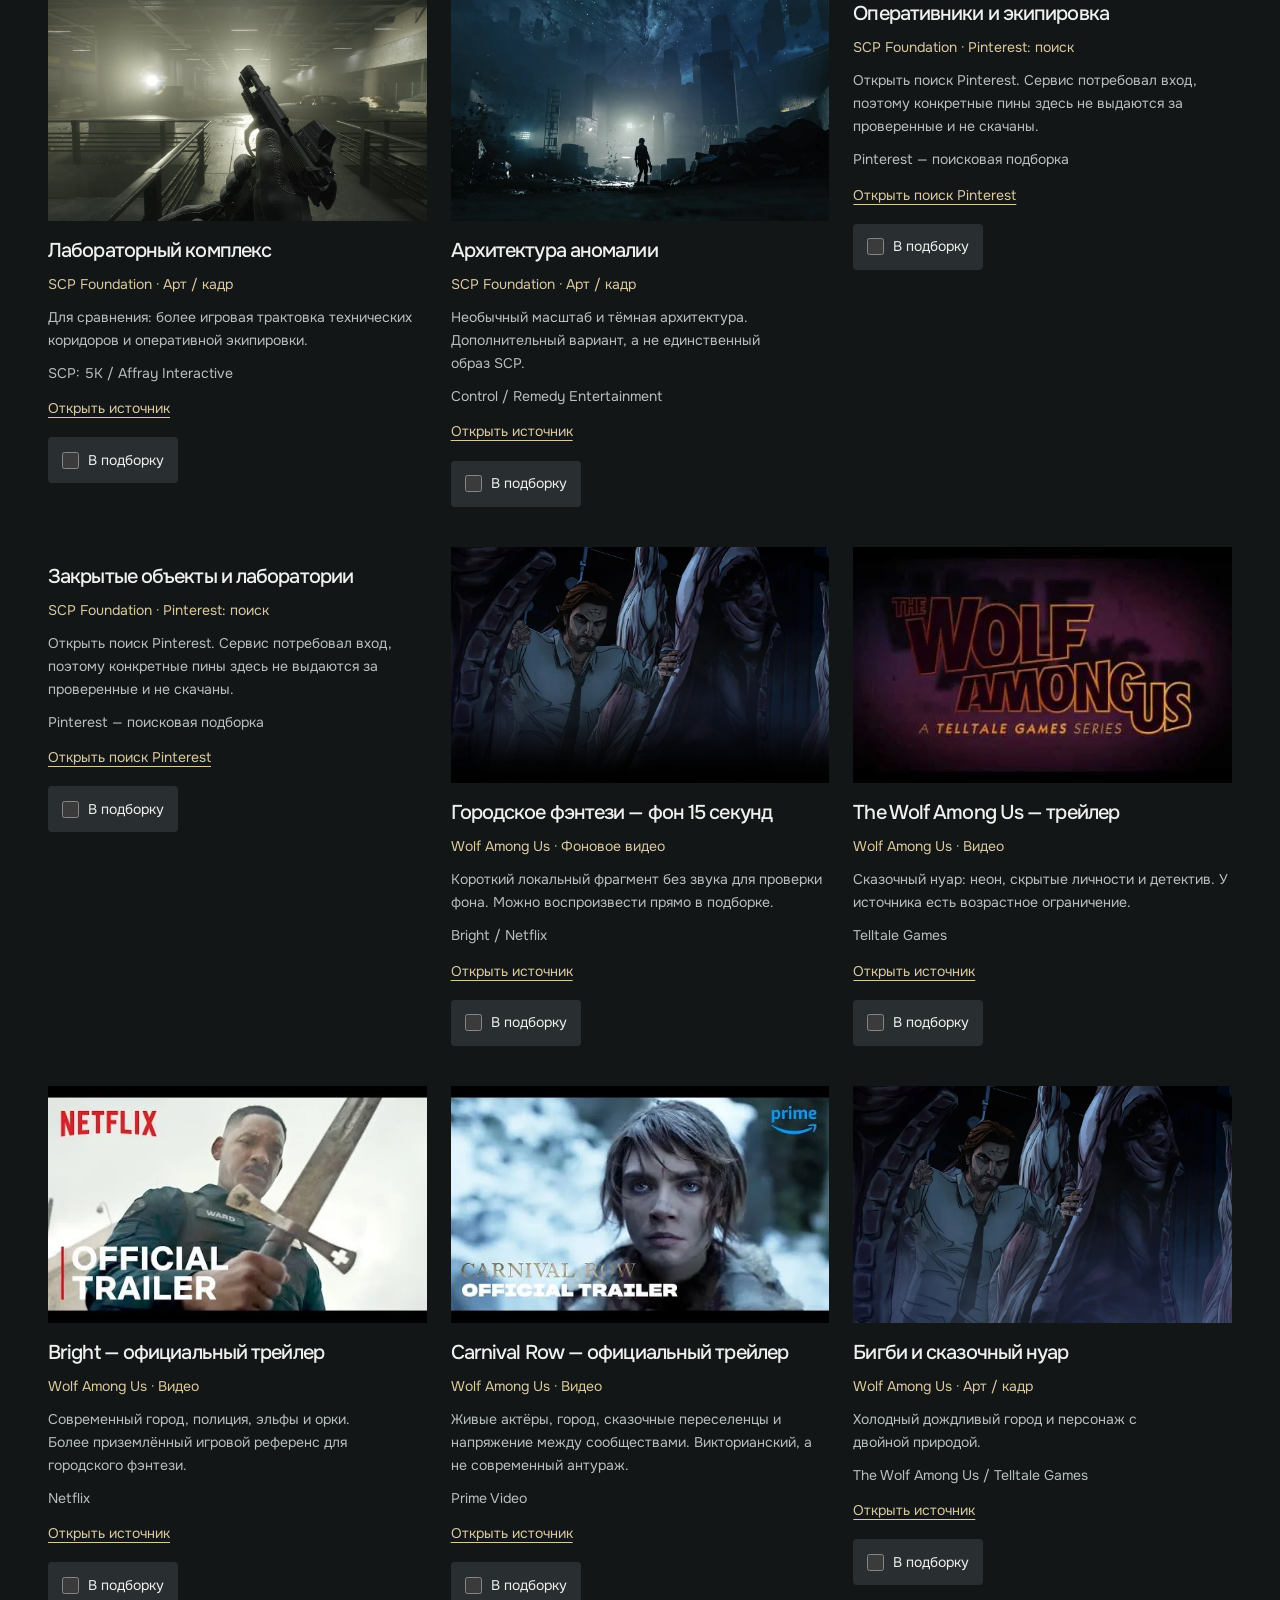
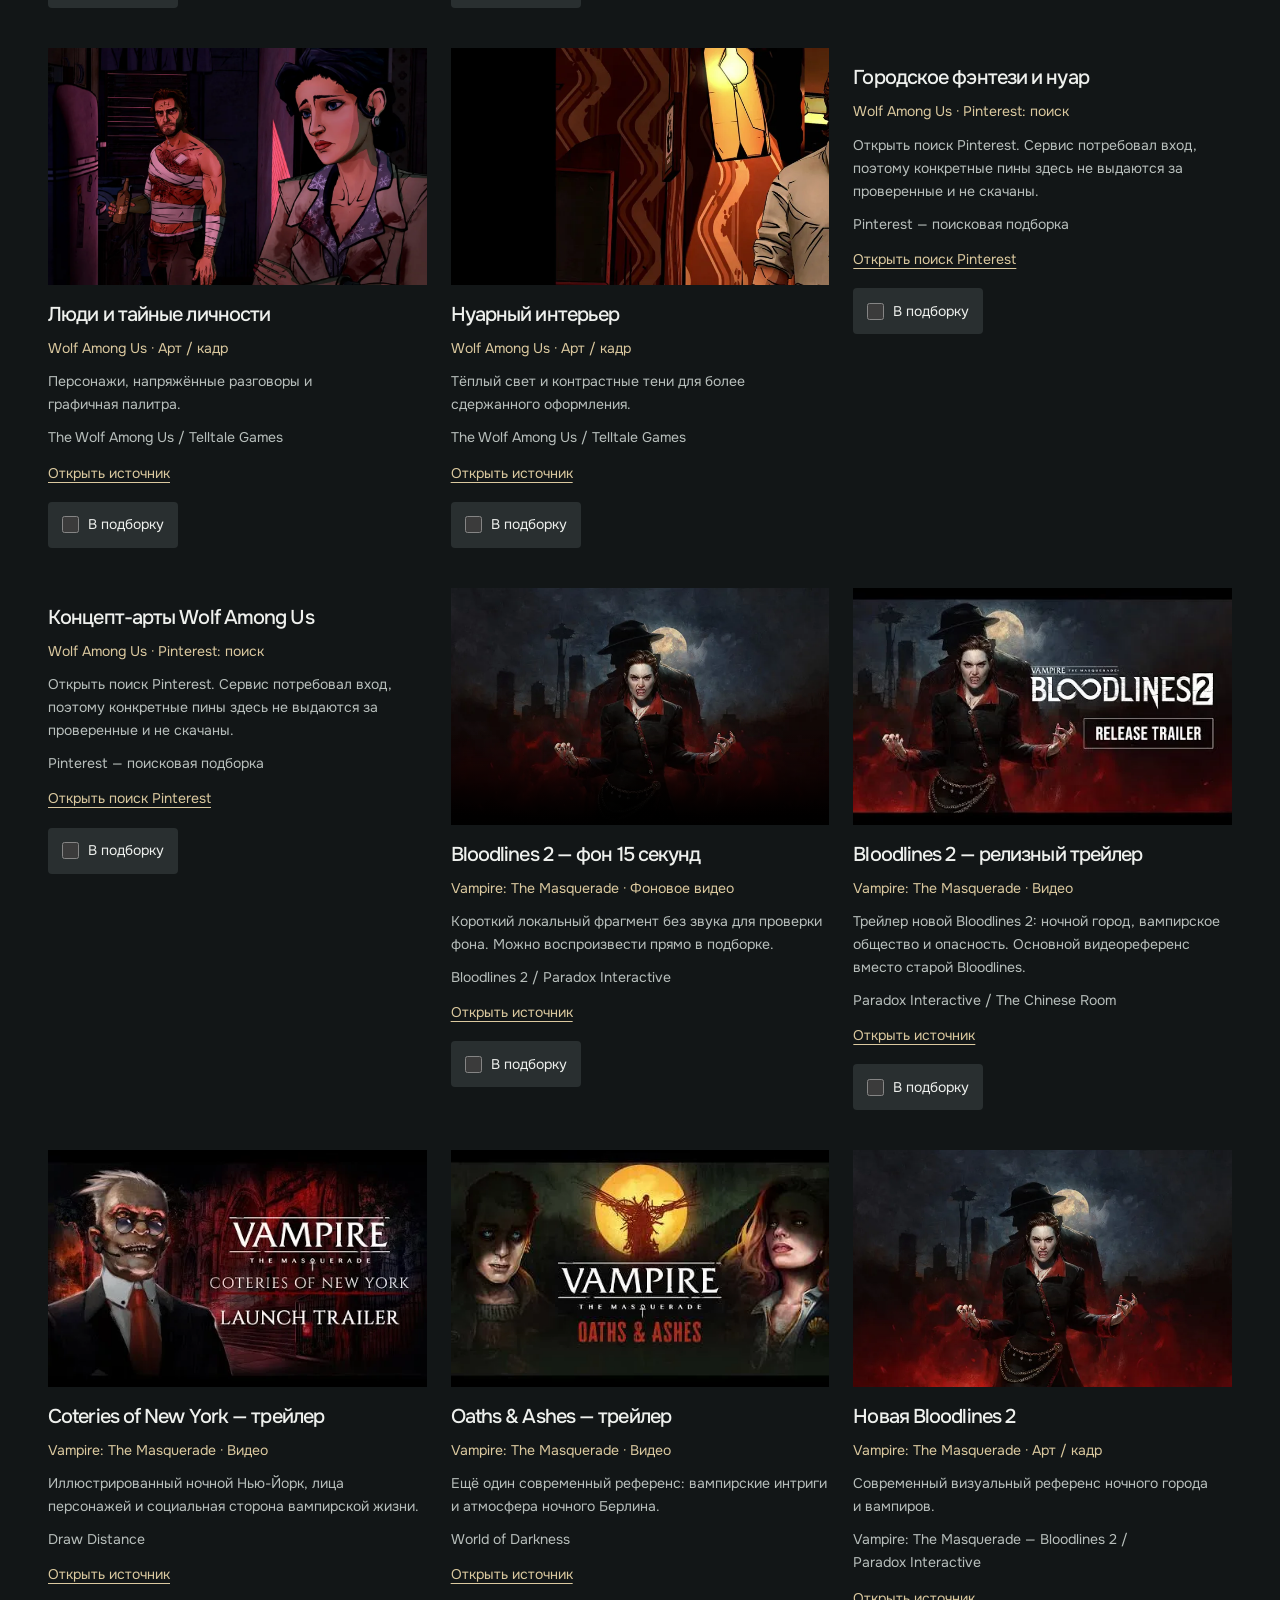
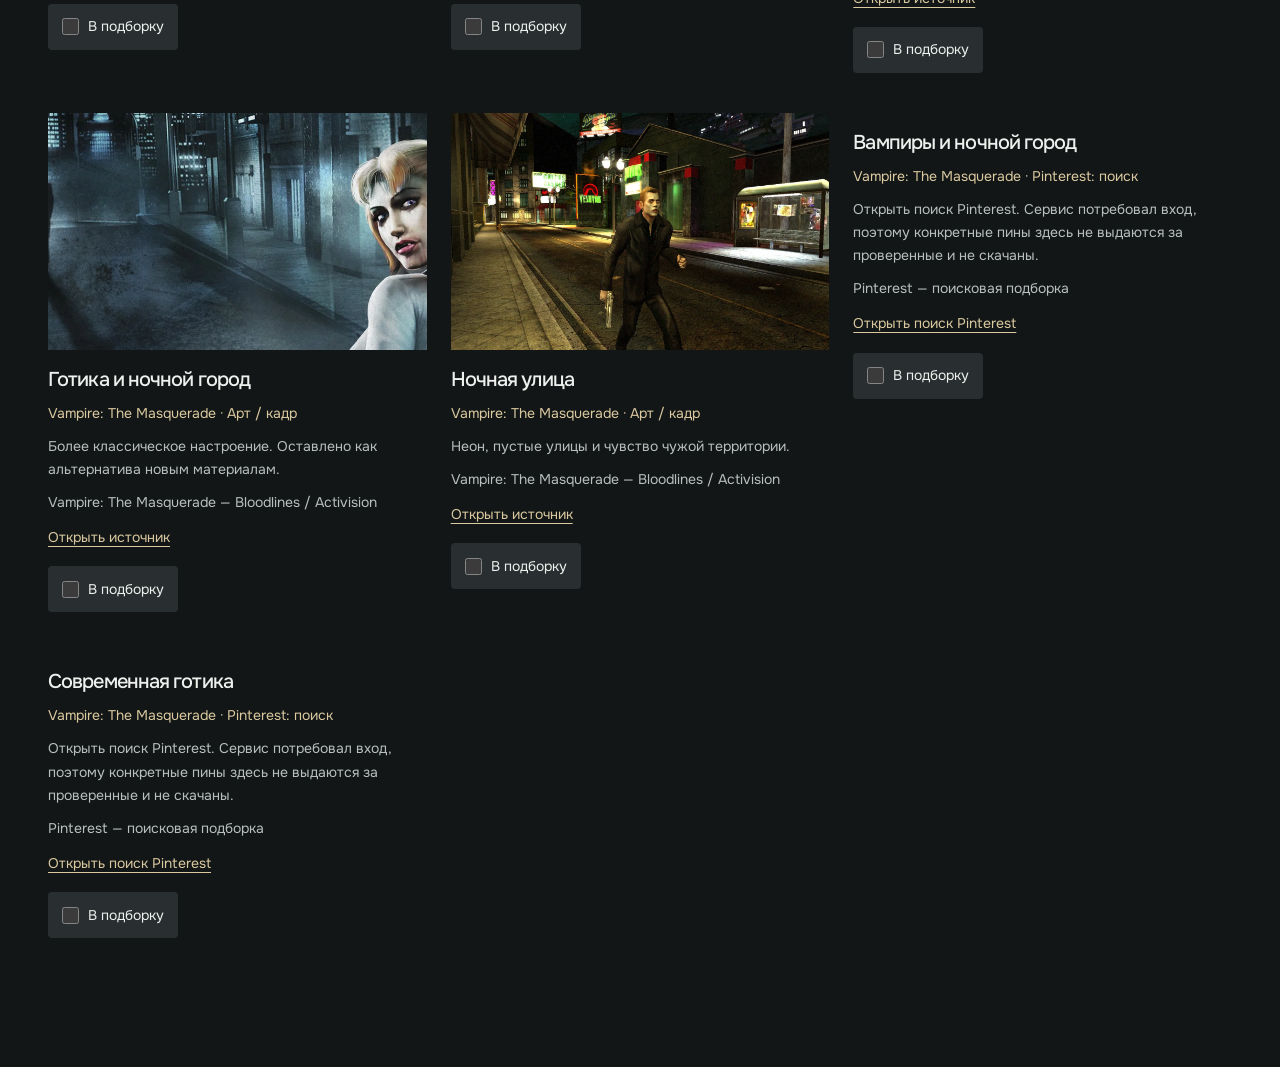
==== commit 7330da00: "Polish campaign pages and add multiple-choice cities and team roles" ====
--- a/materials.html
+++ b/materials.html
@@ -2,10 +2,10 @@
 <html lang="ru">
 <head>
   <meta charset="utf-8"><meta name="viewport" content="width=device-width,initial-scale=1">
-  <meta name="theme-color" content="#141719">
+  <meta name="theme-color" content="#121617">
   <title>Арты и видео — подборка для сайта</title>
   <link rel="icon" href="assets/favicon.svg" type="image/svg+xml">
-  <link rel="stylesheet" href="styles.css?v=39bce99286">
+  <link rel="stylesheet" href="styles.css?v=1ceb15660b">
   <script src="settings/anomalies/materials.js?v=93adf863ca" defer></script>
   <script src="settings/urban-fantasy/materials.js?v=f9682ce9f9" defer></script>
   <script src="settings/vampire/materials.js?v=86579c0b28" defer></script>
--- a/styles.css
+++ b/styles.css
@@ -6,12 +6,12 @@
 }
 :root {
   color-scheme:dark;
-  --bg:#141719;
-  --surface:#1d2225;
-  --field:#272d30;
-  --ink:#edf0ef;
-  --muted:#b1babc;
-  --accent:#e0d5bb;
+  --bg:#121617;
+  --surface:#1b2021;
+  --field:#292f30;
+  --ink:#eef0ed;
+  --muted:#b8bfbc;
+  --accent:#dbc99f;
   --accent-ink:#24241f;
   --ease-out:cubic-bezier(.23,1,.32,1);
   --t-press:140ms;
@@ -66,7 +66,7 @@
   background:var(--accent)
 }
 .wrap {
-  width:min(1200px,calc(100% - 80px));
+  width:min(1280px,calc(100% - 96px));
   margin-inline:auto
 }
 .secondary,.field-help {
@@ -136,8 +136,9 @@
   text-wrap:pretty
 }
 h1 {
-  font-size:clamp(44px,5.6vw,76px);
-  line-height:1.06
+  font-size:clamp(52px,6.6vw,96px);
+  line-height:1.02;
+  font-weight:400
 }
 h2,h3 {
   font-size:36px;
@@ -148,14 +149,14 @@
   line-height:1.3
 }
 .intro {
-  padding-block:54px 42px;
+  padding-block:58px 52px;
   display:grid;
-  grid-template-columns:1.35fr 1fr;
+  grid-template-columns:1.65fr 1fr;
   gap:60px;
   align-items:center
 }
 .intro-side {
-  max-width:380px;
+  max-width:330px;
   justify-self:end
 }
 .intro-side>p:first-child {
@@ -184,7 +185,7 @@
 }
 .world-image {
   position:relative;
-  aspect-ratio:1.5;
+  aspect-ratio:4/5;
   overflow:hidden;
   background:var(--surface)
 }
@@ -195,27 +196,28 @@
   object-fit:cover;
   transition:transform 700ms var(--ease-out)
 }
-.world-open-label {
-  position:absolute;
-  bottom:14px;
-  left:14px;
-  padding:6px 12px;
+.world-caption {
+  position:relative;
+  margin-top:-38px;
+  padding:0 16px
+}
+.world-title {
+  font-size:30px;
+  line-height:1.4;
+  letter-spacing:-.04em;
+  min-height:0
+}
+.world-title span {
+  padding:7px 10px 9px;
   background:var(--bg);
-  font-size:14px;
-  opacity:0;
-  transform:translateY(5px);
-  transition:opacity var(--t-hover) ease,transform var(--t-ui) var(--ease-out)
-}
-.world-caption {
-  padding-top:20px
-}
-.world-title {
-  font-size:24px;
-  line-height:1.2;
-  min-height:2.4em
+  box-decoration-break:clone;
+  -webkit-box-decoration-break:clone
+}
+.world-open[aria-current=true] .world-title span {
+  color:var(--accent)
 }
 .world-caption p {
-  margin-top:12px;
+  margin-top:10px;
   color:var(--muted);
   line-height:1.55
 }
@@ -225,48 +227,14 @@
   color:var(--accent);
   margin-top:15px
 }
-.world-open[aria-current=true] .world-open-label {
-  opacity:1;
-  transform:none
-}
 .worlds-note {
-  padding-block:30px 58px;
+  padding-block:34px 88px;
   font-size:14px;
   color:var(--muted)
 }
 .dossier-section {
   background:var(--surface);
-  padding-block:48px 60px
-}
-.dossier-top {
-  display:flex;
-  flex-wrap:wrap;
-  justify-content:space-between;
-  align-items:center;
-  gap:24px;
-  margin-bottom:40px
-}
-.world-switcher {
-  display:flex;
-  gap:4px;
-  background:var(--bg);
-  padding:5px;
-  border-radius:4px
-}
-.switch-button {
-  padding:11px 16px;
-  min-height:44px;
-  border:0;
-  background:transparent;
-  font-size:14px;
-  line-height:1.4
-}
-.switch-button[aria-pressed=true] {
-  background:var(--accent);
-  color:var(--accent-ink)
-}
-.mobile-world-select {
-  display:none
+  padding-block:64px 80px
 }
 .dossier-title-row {
   display:flex;
@@ -275,8 +243,11 @@
   gap:28px;
   margin-bottom:24px
 }
-.dossier-title-row h3 {
-  max-width:30ch
+.dossier-title-row h2 {
+  max-width:24ch;
+  font-size:clamp(40px,5vw,72px);
+  font-weight:400;
+  line-height:1.05
 }
 .dossier-title-row>span {
   color:var(--muted);
@@ -286,7 +257,7 @@
 .dossier-visual {
   position:relative;
   width:100%;
-  aspect-ratio:3.1;
+  aspect-ratio:2.4;
   overflow:hidden;
   background:var(--bg)
 }
@@ -313,7 +284,7 @@
   bottom:18px;
   right:18px;
   padding:10px 17px;
-  background:#141719;
+  background:var(--bg);
   border:0;
   min-height:44px;
   font-size:14px
@@ -323,17 +294,17 @@
   font-size:14px;
   color:var(--muted)
 }
+.art-open {
+  display:block
+}
 .art-caption a {
   text-decoration:none
 }
 .dossier-chapters {
-  margin-top:42px
+  margin-top:64px
 }
 .world-chapter {
-  display:grid;
-  grid-template-columns:minmax(0,1.25fr) minmax(0,.8fr);
-  gap:64px;
-  align-items:start
+  max-width:760px
 }
 .world-chapter > section {
   min-width:0
@@ -341,13 +312,21 @@
 .chapter-art {
   margin:0;
   min-width:0
+}
+.chapter-gallery {
+  display:grid;
+  grid-template-columns:1fr;
+  gap:30px;
+  position:sticky;
+  top:32px;
+  align-self:start;
+  margin-top:0
 }
 .chapter-art img {
   display:block;
   width:100%;
   height:auto;
-  aspect-ratio:4/5;
-  object-fit:cover
+  object-fit:contain
 }
 .chapter-art figcaption {
   margin-top:10px;
@@ -359,12 +338,7 @@
   text-decoration:none
 }
 .story-chapter {
-  margin-top:48px;
-  grid-template-columns:minmax(0,.8fr) minmax(0,1.25fr);
-  align-items:center
-}
-.story-chapter .chapter-art img {
-  aspect-ratio:16/10
+  margin-top:48px
 }
 .bureau-inline {
   margin-top:28px
@@ -387,8 +361,10 @@
 .dossier-block+.dossier-block {
   margin-top:32px
 }
-.dossier-block h4 {
-  margin-bottom:14px
+.dossier-block h3 {
+  margin-bottom:22px;
+  font-size:24px;
+  line-height:1.25
 }
 .dossier-block p+p {
   margin-top:16px
@@ -396,22 +372,22 @@
 .bureau-list {
   margin:25px 0 0;
   display:grid;
-  gap:18px
+  gap:28px
 }
 .bureau-list>div {
-  background:var(--field);
-  padding:18px 22px;
-  border-radius:4px
+  padding:0
 }
 .bureau-list dt {
   font-weight:500
 }
 .bureau-list dd {
   margin:5px 0 0;
-  color:var(--muted)
+  color:var(--ink);
+  line-height:1.7
 }
 .preferences {
-  margin-top:40px
+  margin-top:42px;
+  max-width:65ch
 }
 .preferences>p {
   margin-top:10px;
@@ -429,11 +405,16 @@
   padding:0
 }
 .choice-group+.choice-group {
-  margin-top:25px
+  margin-top:30px
+}
+.choice-help {
+  font-size:14px;
+  color:var(--muted);
+  margin-bottom:14px
 }
 .choice-group legend {
   font-weight:500;
-  margin-bottom:10px
+  margin-bottom:6px
 }
 .choice-options {
   display:flex;
@@ -456,7 +437,7 @@
   background:var(--accent);
   color:var(--accent-ink)
 }
-.choice-label:focus-within {
+.choice-label:has(:focus-visible) {
   outline:3px solid var(--accent);
   outline-offset:3px
 }
@@ -479,20 +460,23 @@
 .dossier-end {
   display:grid;
   grid-template-columns:1.1fr 1fr;
-  gap:60px;
-  background:var(--bg);
-  padding:32px;
-  margin-top:40px;
-  border-radius:4px
-}
-.dossier-end h4 {
-  margin-bottom:17px
+  gap:72px;
+  padding:0;
+  margin-top:72px
+}
+.dossier-end h3 {
+  font-size:24px;
+  margin-bottom:24px
 }
 .dossier-end p {
   margin-top:12px
 }
 .dossier-end strong {
-  font-weight:500
+  display:block;
+  font-size:24px;
+  letter-spacing:-.035em;
+  font-weight:500;
+  line-height:1.3
 }
 .ref-list {
   list-style:none;
@@ -537,13 +521,18 @@
   margin-top:24px
 }
 .vote-section {
-  padding-block:70px 60px;
+  padding-block:100px 90px;
   display:grid;
   grid-template-columns:1fr 1.65fr;
-  gap:90px
+  gap:100px;
+  align-items:start
+}
+.vote-intro {
+  align-self:start
 }
 .vote-intro h2 {
-  font-size:44px
+  font-size:clamp(44px,5vw,64px);
+  font-weight:400
 }
 .vote-intro>p {
   margin-top:20px
@@ -552,10 +541,9 @@
   font-size:14px
 }
 .delivery-note {
-  background:var(--surface);
-  padding:18px 20px;
-  border-radius:4px;
-  font-size:14px
+  color:var(--muted);
+  font-size:14px;
+  max-width:30ch
 }
 .feedback-form {
   min-width:0
@@ -574,7 +562,7 @@
   width:100%;
   min-height:48px;
   padding:12px 14px;
-  border:1px solid #657175;
+  border:1px solid #4d5757;
   color:var(--ink);
   background:var(--field)
 }
@@ -604,10 +592,14 @@
   font-weight:500
 }
 .rating-row {
-  margin-top:24px;
-  padding:20px;
+  display:grid;
+  grid-template-columns:72px minmax(0,1fr);
+  gap:22px;
+  align-items:center;
+  margin-top:20px;
+  padding:22px;
   background:var(--surface);
-  border-radius:4px
+  border-radius:0
 }
 .rating-heading {
   display:flex;
@@ -643,7 +635,7 @@
 input[type=range]::-webkit-slider-runnable-track {
   height:4px;
   border-radius:4px;
-  background:#697579
+  background:#64706c
 }
 input[type=range]::-webkit-slider-thumb {
   appearance:none;
@@ -658,7 +650,7 @@
 input[type=range]::-moz-range-track {
   height:4px;
   border-radius:4px;
-  background:#697579
+  background:#64706c
 }
 input[type=range]::-moz-range-thumb {
   width:24px;
@@ -750,10 +742,14 @@
   margin-bottom:16px
 }
 .site-footer {
-  padding-block:28px 38px
+  padding-block:18px 48px
 }
 .site-footer>p {
-  font-size:20px
+  max-width:24ch;
+  font-size:clamp(28px,3.5vw,44px);
+  letter-spacing:-.04em;
+  line-height:1.2;
+  text-wrap:balance
 }
 .site-footer>div {
   display:flex;
@@ -860,6 +856,112 @@
 .selection-fallback {
   margin-block:0 20px
 }
+
+.dossier-reading {
+  display:grid;
+  grid-template-columns:minmax(0,1.2fr) minmax(0,1fr);
+  gap:88px;
+  align-items:start
+}
+.world-copy {
+  min-width:0
+}
+.world-copy p,.bureau-list dd,.system-block>p {
+  max-width:65ch
+}
+.world-description>p:first-of-type {
+  font-size:20px;
+  line-height:1.6;
+  letter-spacing:-.015em
+}
+.preferences>h3 {
+  font-size:24px
+}
+.system-block {
+  padding:34px;
+  background:var(--bg);
+  align-self:start
+}
+.references-block {
+  padding-top:30px
+}
+.ref-list a,.ref-list li>span:first-child {
+  font-size:18px;
+  font-weight:500
+}
+.bureau-list dt {
+  margin-bottom:9px;
+  color:var(--accent)
+}
+.rating-image {
+  width:72px;
+  height:102px;
+  object-fit:cover
+}
+.rating-controls {
+  min-width:0
+}
+.rating-heading output {
+  font-size:30px;
+  line-height:1
+}
+input[type=range]::-webkit-slider-runnable-track {
+  background:var(--field);
+  border:1px solid #64706c
+}
+input[type=range]::-moz-range-progress {
+  background:var(--accent);
+  height:4px
+}
+.world[data-setting=anomalies] .world-image img {
+  object-position:50% 48%
+}
+.world[data-setting=urban-fantasy] .world-image img {
+  object-position:47% 50%
+}
+.world[data-setting=vampire] .world-image img {
+  object-position:50% 45%
+}
+[data-setting=anomalies] .dossier-art {
+  object-position:50% 49%
+}
+.world-open {
+  transition:opacity var(--t-hover) ease
+}
+.world-open[aria-current=true] .world-title span {
+  background:var(--accent);
+  color:var(--accent-ink)
+}
+.world-open:focus-visible {
+  outline-offset:10px
+}
+.video-toggle {
+  display:inline-flex;
+  align-items:center;
+  gap:10px;
+  transition:background var(--t-hover) ease,transform var(--t-press) var(--ease-out)
+}
+.video-toggle::before {
+  content:'';
+  width:0;
+  height:0;
+  border-top:5px solid transparent;
+  border-bottom:5px solid transparent;
+  border-left:8px solid currentColor
+}
+.video-toggle[aria-pressed=true]::before {
+  width:8px;
+  height:11px;
+  border:0;
+  border-inline:3px solid currentColor
+}
+.text-link {
+  display:inline-flex;
+  gap:28px;
+  align-items:center;
+  min-height:44px
+}
+
 @media(hover:hover) and (pointer:fine) {
   nav a:hover,.text-link:hover,.text-button:hover {
     color:var(--accent)
@@ -867,17 +969,17 @@
   .world-open:hover img {
     transform:scale(1.025)
   }
-  .world-open:hover .world-open-label {
-    opacity:1;
-    transform:none
+  .video-toggle:hover {
+    background:var(--accent);
+    color:var(--accent-ink)
+  }
+  .choice-label:hover:not(:has(input:checked)) {
+    background:#3b4341
   }
   .button:hover {
     transform:translateY(-2px);
     opacity:.92
   }
-  .switch-button:not([aria-pressed=true]):hover {
-    background:var(--field)
-  }
 }
 @media(prefers-reduced-motion:no-preference) {
   .intro h1 {
@@ -901,6 +1003,15 @@
   .reveal {
     animation:enter 650ms var(--ease-out) both
   }
+  .reveal-image {
+    animation:image-enter 800ms var(--ease-out) both
+  }
+  .bureau-list>div:nth-child(2).reveal { animation-delay:65ms }
+  .bureau-list>div:nth-child(3).reveal { animation-delay:130ms }
+}
+@keyframes image-enter {
+  from { opacity:.25;transform:translateY(20px) }
+  to { opacity:1;transform:none }
 }
 @keyframes enter {
   from {
@@ -920,11 +1031,8 @@
     gap:40px;
     padding-top:36px
   }
-  .dossier-top {
-    align-items:start
-  }
-  .world-chapter {
-    gap:32px
+  .dossier-reading {
+    gap:44px
   }
   .vote-section {
     grid-template-columns:1fr 1.65fr;
@@ -961,12 +1069,12 @@
     padding-inline:13px
   }
   .intro {
-    gap:30px;
+    gap:26px;
     grid-template-columns:1fr;
     padding-block:36px 32px
   }
   h1 {
-    font-size:clamp(40px,8vw,60px)
+    font-size:clamp(40px,8.8vw,64px)
   }
   .intro-side {
     justify-self:start;
@@ -984,14 +1092,15 @@
     gap:30px
   }
   .world-image {
-    aspect-ratio:1.9
+    aspect-ratio:4/5
   }
   .world-caption {
-    padding-top:16px
+    margin-top:-36px;
+    padding-inline:12px
   }
   .world-title {
     min-height:0;
-    font-size:24px
+    font-size:28px
   }
   .world-caption p {
     margin-top:10px
@@ -999,12 +1108,6 @@
   .world-genre {
     margin-top:12px
   }
-  .world-open-label {
-    opacity:1;
-    transform:none;
-    bottom:12px;
-    left:12px
-  }
   .worlds-note {
     padding-block:25px 40px
   }
@@ -1016,23 +1119,6 @@
   }
   .dossier-section {
     padding-block:34px 40px
-  }
-  .dossier-top {
-    display:block;
-    margin-bottom:28px
-  }
-  .world-switcher {
-    display:none
-  }
-  .mobile-world-select {
-    display:block;
-    margin-top:22px
-  }
-  .mobile-world-select label {
-    display:block;
-    font-size:14px;
-    color:var(--muted);
-    margin-bottom:8px
   }
   .dossier-title-row {
     display:block;
@@ -1043,7 +1129,7 @@
     margin-top:10px
   }
   .dossier-visual {
-    aspect-ratio:1.9
+    aspect-ratio:1.6
   }
   .video-toggle {
     bottom:12px;
@@ -1057,12 +1143,15 @@
   .dossier-chapters {
     margin-top:30px
   }
-  .world-chapter {
+  .dossier-reading {
     grid-template-columns:1fr;
-    gap:25px
-  }
-  .chapter-art img {
-    aspect-ratio:16/10
+    gap:36px
+  }
+  .chapter-gallery {
+    position:static;
+    grid-template-columns:1fr 1fr;
+    gap:20px;
+    margin-top:0
   }
   .story-chapter {
     margin-top:34px
@@ -1071,19 +1160,26 @@
     padding:20px 16px
   }
   .bureau-list>div {
-    padding:17px 18px
+    padding:0
   }
   .dossier-end {
     grid-template-columns:1fr;
     gap:32px;
     margin-top:32px;
-    padding:24px 20px
+    padding:0
+  }
+  .system-block {
+    padding:26px 22px
+  }
+  .references-block {
+    padding-top:0
   }
   .vote-section {
     display:block;
     padding-block:44px 35px
   }
   .vote-intro {
+    position:static;
     margin-bottom:30px
   }
   .vote-intro h2 {
@@ -1093,7 +1189,13 @@
     margin-top:16px
   }
   .rating-row {
-    padding:18px 16px
+    padding:18px 16px;
+    gap:16px;
+    grid-template-columns:52px minmax(0,1fr)
+  }
+  .rating-image {
+    width:52px;
+    height:88px
   }
   .rating-heading label {
     font-size:16px;
@@ -1107,7 +1209,7 @@
     margin-top:25px
   }
   .site-footer>p {
-    font-size:18px
+    font-size:30px
   }
   .site-footer>div {
     display:grid;
@@ -1137,6 +1239,16 @@
     width:100%
   }
 }
+@media(max-width:500px) {
+  .chapter-gallery { grid-template-columns:1fr;gap:28px }
+  .rating-heading { align-items:start;gap:10px }
+  .rating-heading label { font-size:14px }
+  .rating-heading output { font-size:24px }
+  .rating-heading>span { font-size:13px }
+  .rating-row { padding:16px 12px;gap:12px;grid-template-columns:42px minmax(0,1fr) }
+  .rating-image { width:42px;height:82px }
+  .delivery-note { max-width:45ch }
+}
 @media(max-width:370px) {
   .wrap {
     width:calc(100% - 32px)
